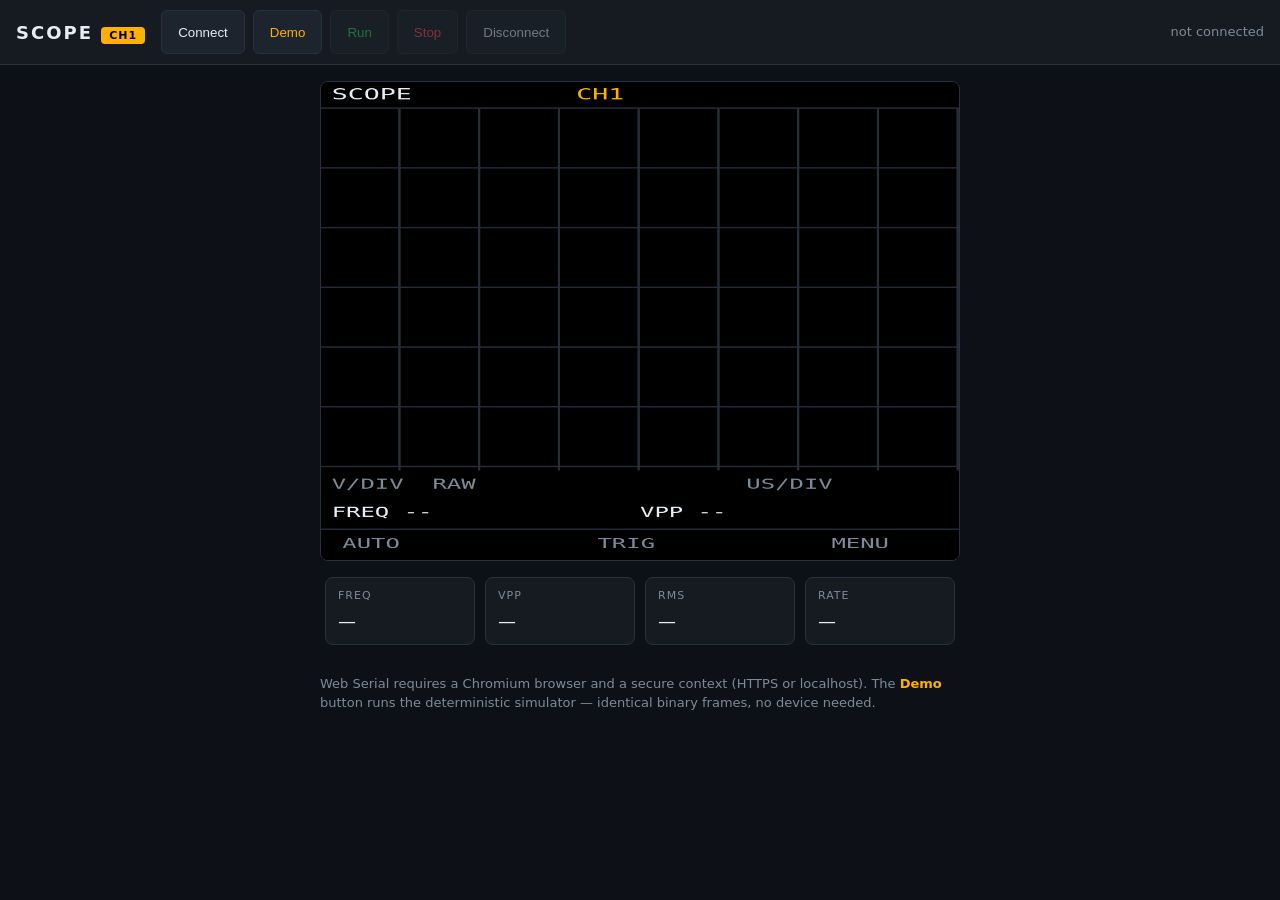
==== web/index.html @ 2eb5158a "v1 scaffold: firmware (ADC/DMA+trigger+ST7789+COBS/CRC protocol), web Serial UI + demo simulator, ho" ====
<!DOCTYPE html>
<html lang="en">
<head>
  <meta charset="UTF-8">
  <meta name="viewport" content="width=device-width, initial-scale=1">
  <title>Pico Scope Display UI</title>
  <!-- GitHub Pages friendly: all paths relative (supports /repo/ subpaths) -->
  <link rel="stylesheet" href="css/scope.css">
</head>
<body>
  <header class="topbar">
    <h1>SCOPE <span class="badge ch1">CH1</span></h1>
    <div class="actions">
      <button id="btn-connect" type="button">Connect</button>
      <button id="btn-demo" type="button">Demo</button>
      <button id="btn-run" type="button" disabled>Run</button>
      <button id="btn-stop" type="button" disabled>Stop</button>
      <button id="btn-disconnect" type="button" disabled>Disconnect</button>
    </div>
    <div id="status" class="status" aria-live="polite">not connected</div>
  </header>

  <main>
    <canvas id="scope-canvas" width="640" height="480"
            aria-label="Oscilloscope waveform display"></canvas>
    <section class="readouts" aria-label="Measurements">
      <div class="tile"><span class="tile-label">FREQ</span>
        <span id="m-freq" class="tile-value">—</span></div>
      <div class="tile"><span class="tile-label">VPP</span>
        <span id="m-vpp" class="tile-value">—</span></div>
      <div class="tile"><span class="tile-label">RMS</span>
        <span id="m-rms" class="tile-value">—</span></div>
      <div class="tile"><span class="tile-label">RATE</span>
        <span id="m-rate" class="tile-value">—</span></div>
    </section>
    <p class="note">
      Web Serial requires a Chromium browser and a secure context (HTTPS
      or localhost). The <b>Demo</b> button runs the deterministic
      simulator — identical binary frames, no device needed.
    </p>
  </main>

  <!--
    Plain (non-module) scripts for maximum hosting compatibility.
    Load order matters: protocol -> serial -> plot -> app.
  -->
  <script src="js/protocol.js"></script>
  <script src="js/serial.js"></script>
  <script src="js/plot.js"></script>
  <script src="js/app.js"></script>
</body>
</html>
---- web/css/scope.css ----
/* Pico Scope Display UI — minimal dark scope look (240x320 concept) */

:root {
  --bg: #0d1117;
  --panel: #161b22;
  --grid: #26323f;
  --trace: #c9e94f;
  --amber: #ffb000;
  --green: #38d95b;
  --dim: #7d8b99;
  --text: #e6edf3;
  --err: #ff5252;
  --accent: #4f8cff;
}

* { box-sizing: border-box; }

body {
  margin: 0;
  background: var(--bg);
  color: var(--text);
  font: 15px/1.5 system-ui, sans-serif;
}

.topbar {
  display: flex;
  align-items: center;
  gap: 16px;
  padding: 10px 16px;
  background: var(--panel);
  border-bottom: 1px solid var(--grid);
}

.topbar h1 {
  margin: 0;
  font-size: 18px;
  letter-spacing: 2px;
}

.badge {
  font-size: 11px;
  letter-spacing: 1px;
  padding: 2px 8px;
  border-radius: 4px;
}
.badge.ch1 { color: #000; background: var(--amber); }

.actions { display: flex; gap: 8px; flex-wrap: wrap; }

button {
  min-height: 44px;            /* touch-target-size */
  padding: 0 16px;
  border: 1px solid var(--grid);
  border-radius: 6px;
  background: #1d242e;
  color: var(--text);
  cursor: pointer;
  transition: background-color 0.2s;
}
button:hover:not(:disabled) { background: #26303d; }
button:disabled { opacity: 0.45; cursor: not-allowed; }
button:focus-visible { outline: 2px solid var(--accent); outline-offset: 2px; }

#btn-run   { color: var(--green); }
#btn-stop  { color: var(--err); }
#btn-demo  { color: var(--amber); }

.status {
  margin-left: auto;
  font-size: 13px;
  color: var(--dim);
}
.status.ok   { color: var(--green); }
.status.warn { color: var(--amber); }
.status.err  { color: var(--err); }

main { padding: 16px; display: grid; gap: 16px; justify-items: center; }

#scope-canvas {
  width: min(640px, 96vw);
  aspect-ratio: 4 / 3;
  background: #000;
  border: 1px solid var(--grid);
  border-radius: 8px;
}

.readouts {
  display: grid;
  grid-template-columns: repeat(4, minmax(110px, 150px));
  gap: 10px;
}
@media (max-width: 520px) { .readouts { grid-template-columns: repeat(2, 1fr); } }

.tile {
  background: var(--panel);
  border: 1px solid var(--grid);
  border-radius: 8px;
  padding: 10px 12px;
  display: grid;
  gap: 2px;
}
.tile-label { font-size: 11px; letter-spacing: 1px; color: var(--dim); }
.tile-value { font-size: 18px; font-variant-numeric: tabular-nums; }

.note { color: var(--dim); font-size: 13px; max-width: 640px; }
.note b { color: var(--amber); }
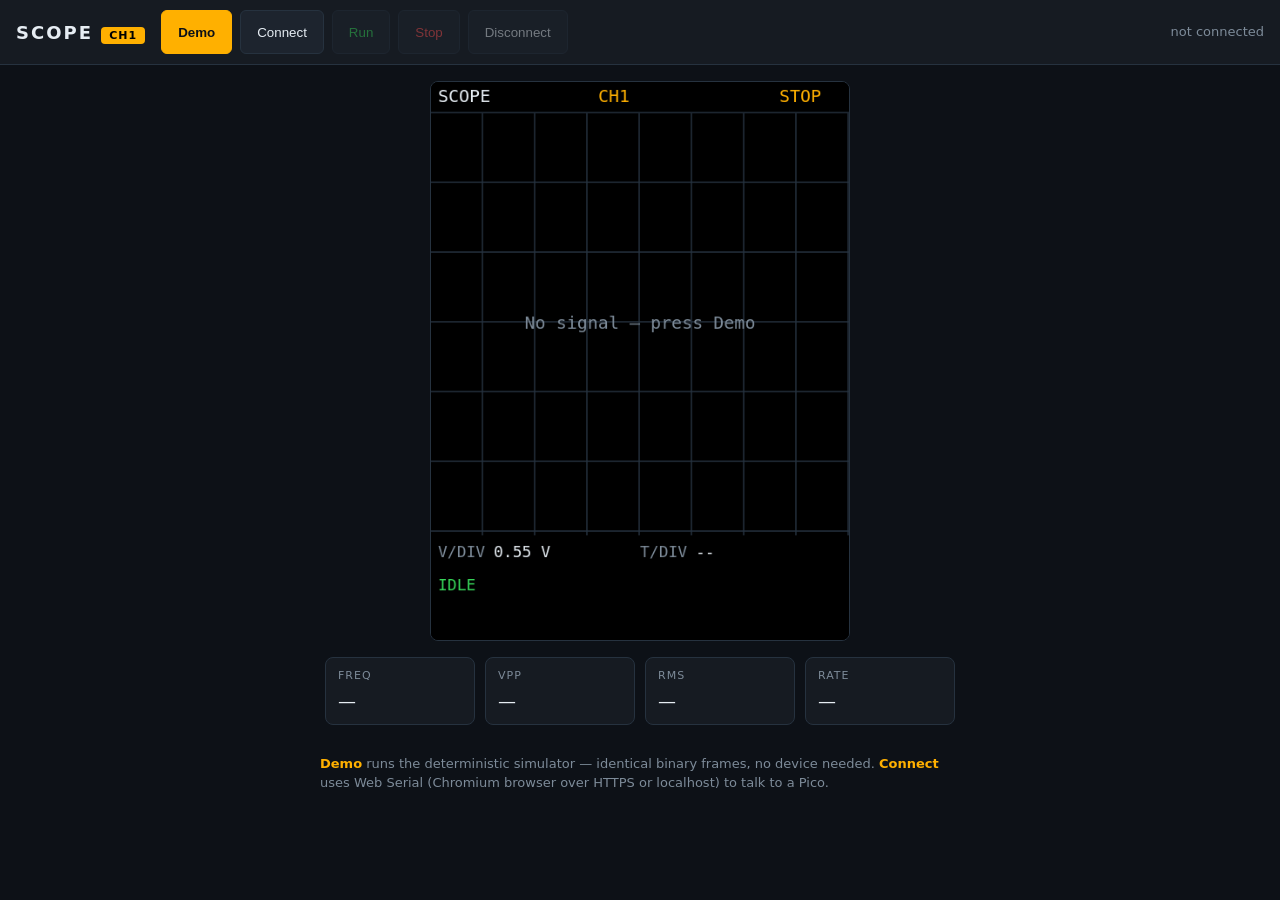
==== commit 07d0928b: "web ui: fix demo transport race, undistort portrait canvas, real RUN/STOP state - register response " ====
--- a/web/index.html
+++ b/web/index.html
@@ -3,6 +3,9 @@
 <head>
   <meta charset="UTF-8">
   <meta name="viewport" content="width=device-width, initial-scale=1">
+  <meta name="color-scheme" content="dark">
+  <meta name="theme-color" content="#0d1117">
+  <meta name="description" content="Web UI for the RP2040 single-shot oscilloscope: Web Serial or a built-in demo simulator.">
   <title>Pico Scope Display UI</title>
   <!-- GitHub Pages friendly: all paths relative (supports /repo/ subpaths) -->
   <link rel="stylesheet" href="css/scope.css">
@@ -11,18 +14,27 @@
   <header class="topbar">
     <h1>SCOPE <span class="badge ch1">CH1</span></h1>
     <div class="actions">
-      <button id="btn-connect" type="button">Connect</button>
-      <button id="btn-demo" type="button">Demo</button>
-      <button id="btn-run" type="button" disabled>Run</button>
-      <button id="btn-stop" type="button" disabled>Stop</button>
-      <button id="btn-disconnect" type="button" disabled>Disconnect</button>
+      <button id="btn-demo" type="button" class="primary"
+              title="Run the built-in simulator — no hardware needed">
+        Demo</button>
+      <button id="btn-connect" type="button"
+              title="Connect to a Pico over Web Serial (Chrome, HTTPS)">
+        Connect</button>
+      <button id="btn-run" type="button" disabled
+              title="Start capturing">Run</button>
+      <button id="btn-stop" type="button" disabled
+              title="Stop capturing">Stop</button>
+      <button id="btn-disconnect" type="button" disabled
+              title="Close the connection">Disconnect</button>
     </div>
     <div id="status" class="status" aria-live="polite">not connected</div>
   </header>
 
   <main>
-    <canvas id="scope-canvas" width="640" height="480"
-            aria-label="Oscilloscope waveform display"></canvas>
+    <canvas id="scope-canvas" width="240" height="320" role="img"
+            aria-label="Oscilloscope waveform display, portrait 240 by 320">
+      Waveform display. Press Demo to see a simulated signal.
+    </canvas>
     <section class="readouts" aria-label="Measurements">
       <div class="tile"><span class="tile-label">FREQ</span>
         <span id="m-freq" class="tile-value">—</span></div>
@@ -33,10 +45,11 @@
       <div class="tile"><span class="tile-label">RATE</span>
         <span id="m-rate" class="tile-value">—</span></div>
     </section>
+    <p id="sr-measurements" class="visually-hidden" aria-live="polite"></p>
     <p class="note">
-      Web Serial requires a Chromium browser and a secure context (HTTPS
-      or localhost). The <b>Demo</b> button runs the deterministic
-      simulator — identical binary frames, no device needed.
+      <b>Demo</b> runs the deterministic simulator — identical binary frames,
+      no device needed. <b>Connect</b> uses Web Serial (Chromium browser over
+      HTTPS or localhost) to talk to a Pico.
     </p>
   </main>
 
--- a/web/css/scope.css
+++ b/web/css/scope.css
@@ -26,6 +26,7 @@
   display: flex;
   align-items: center;
   gap: 16px;
+  flex-wrap: wrap;
   padding: 10px 16px;
   background: var(--panel);
   border-bottom: 1px solid var(--grid);
@@ -61,14 +62,22 @@
 button:disabled { opacity: 0.45; cursor: not-allowed; }
 button:focus-visible { outline: 2px solid var(--accent); outline-offset: 2px; }
 
+button.primary {
+  background: var(--amber);
+  border-color: var(--amber);
+  color: #0d1117;
+  font-weight: 600;
+}
+button.primary:hover:not(:disabled) { background: #ffc233; }
+
 #btn-run   { color: var(--green); }
 #btn-stop  { color: var(--err); }
-#btn-demo  { color: var(--amber); }
 
 .status {
   margin-left: auto;
   font-size: 13px;
   color: var(--dim);
+  overflow-wrap: anywhere;
 }
 .status.ok   { color: var(--green); }
 .status.warn { color: var(--amber); }
@@ -77,8 +86,9 @@
 main { padding: 16px; display: grid; gap: 16px; justify-items: center; }
 
 #scope-canvas {
-  width: min(640px, 96vw);
-  aspect-ratio: 4 / 3;
+  height: min(560px, 70vh);
+  width: auto;
+  aspect-ratio: 240 / 320;      /* portrait instrument face, matches LCD */
   background: #000;
   border: 1px solid var(--grid);
   border-radius: 8px;
@@ -104,3 +114,14 @@
 
 .note { color: var(--dim); font-size: 13px; max-width: 640px; }
 .note b { color: var(--amber); }
+
+/* Announce measurements to assistive tech without 30 fps chatter. */
+.visually-hidden {
+  position: absolute;
+  width: 1px; height: 1px;
+  margin: -1px; padding: 0;
+  overflow: hidden;
+  clip: rect(0 0 0 0);
+  white-space: nowrap;
+  border: 0;
+}
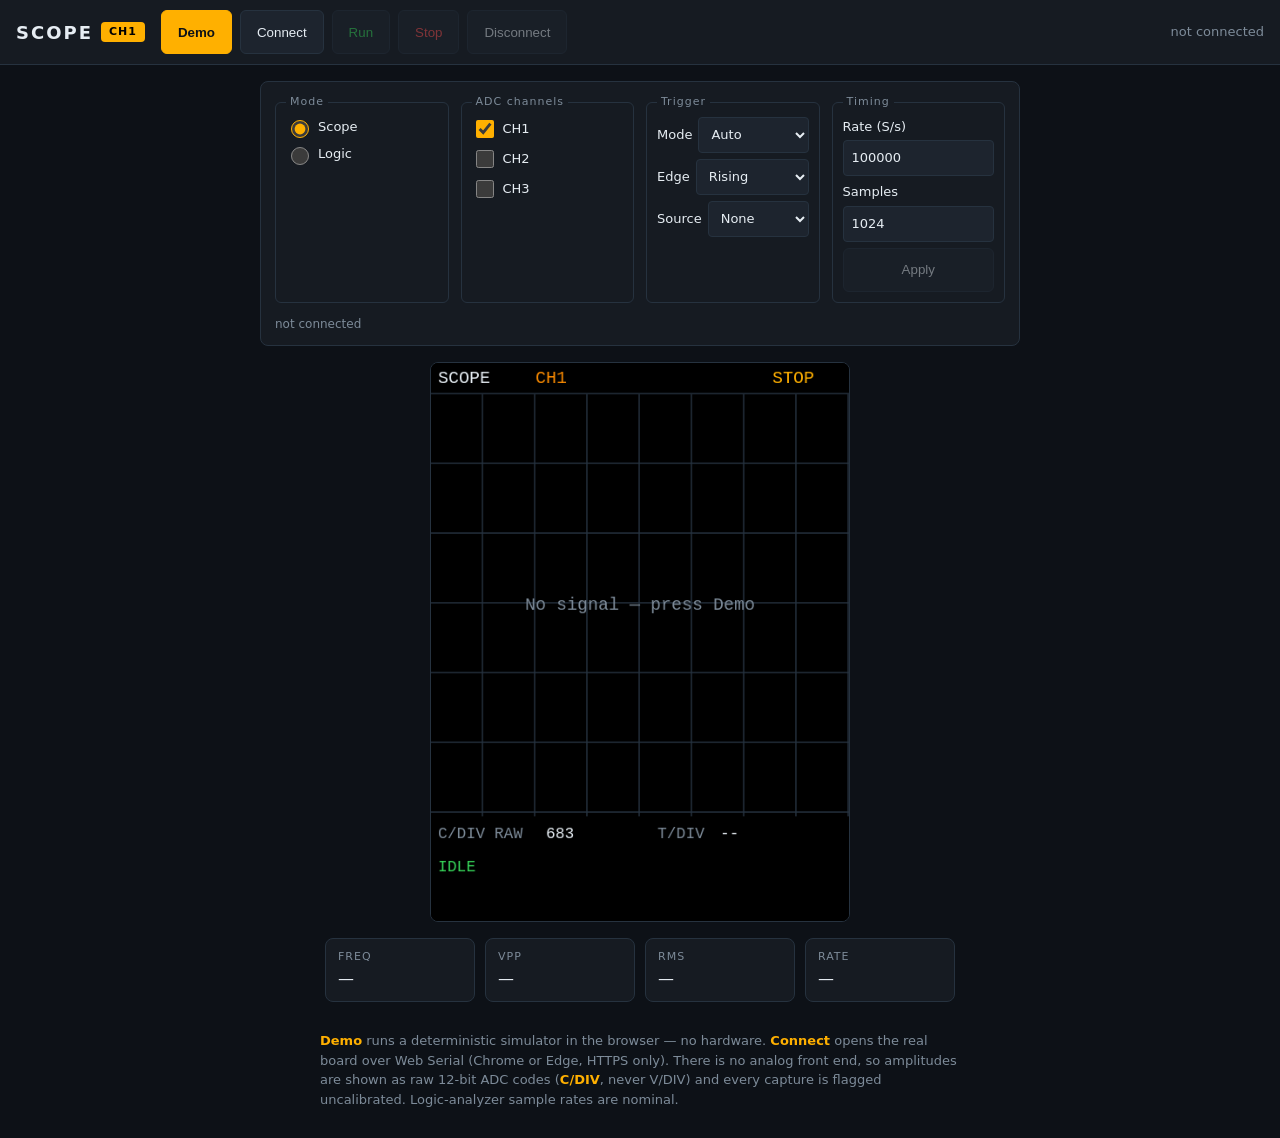
==== commit 49ce70c6: "v2: three ADC channels, 8-channel logic analyzer, protocol v2 Adds a second capture engine alongside" ====
--- a/web/index.html
+++ b/web/index.html
@@ -1,62 +1,119 @@
 <!DOCTYPE html>
 <html lang="en">
 <head>
-  <meta charset="UTF-8">
+  <meta charset="utf-8">
   <meta name="viewport" content="width=device-width, initial-scale=1">
   <meta name="color-scheme" content="dark">
   <meta name="theme-color" content="#0d1117">
-  <meta name="description" content="Web UI for the RP2040 single-shot oscilloscope: Web Serial or a built-in demo simulator.">
+  <meta name="description" content="Browser UI for the Pico Scope Display UI firmware: a 3-channel ADC oscilloscope and an 8-channel logic analyzer over Web Serial, with a built-in simulator.">
   <title>Pico Scope Display UI</title>
-  <!-- GitHub Pages friendly: all paths relative (supports /repo/ subpaths) -->
   <link rel="stylesheet" href="css/scope.css">
 </head>
-<body>
+<body data-mode="scope">
+  <a class="skip-link" href="#scope-canvas">Skip to display</a>
+
   <header class="topbar">
-    <h1>SCOPE <span class="badge ch1">CH1</span></h1>
+    <h1>
+      <span id="hdr-mode">SCOPE</span>
+      <span id="hdr-badges" class="badges"></span>
+    </h1>
     <div class="actions">
-      <button id="btn-demo" type="button" class="primary"
-              title="Run the built-in simulator — no hardware needed">
-        Demo</button>
+      <button id="btn-demo" class="primary" type="button"
+              title="Run the built-in simulator — no hardware needed">Demo</button>
       <button id="btn-connect" type="button"
-              title="Connect to a Pico over Web Serial (Chrome, HTTPS)">
-        Connect</button>
-      <button id="btn-run" type="button" disabled
-              title="Start capturing">Run</button>
-      <button id="btn-stop" type="button" disabled
-              title="Stop capturing">Stop</button>
-      <button id="btn-disconnect" type="button" disabled
-              title="Close the connection">Disconnect</button>
+              title="Connect to a Pico over Web Serial (Chrome, HTTPS)">Connect</button>
+      <button id="btn-run" type="button" disabled>Run</button>
+      <button id="btn-stop" type="button" disabled>Stop</button>
+      <button id="btn-disconnect" type="button" disabled>Disconnect</button>
     </div>
     <div id="status" class="status" aria-live="polite">not connected</div>
   </header>
 
   <main>
+    <section class="config" aria-label="Capture settings">
+      <fieldset class="ctl">
+        <legend>Mode</legend>
+        <label><input type="radio" id="mode-scope" name="mode" value="scope" checked> Scope</label>
+        <label><input type="radio" id="mode-logic" name="mode" value="logic"> Logic</label>
+      </fieldset>
+
+      <fieldset class="ctl" id="ctl-channels">
+        <legend>ADC channels</legend>
+        <label><input type="checkbox" id="ch1" checked> CH1</label>
+        <label><input type="checkbox" id="ch2"> CH2</label>
+        <label><input type="checkbox" id="ch3"> CH3</label>
+      </fieldset>
+
+      <fieldset class="ctl">
+        <legend>Trigger</legend>
+        <label>Mode
+          <select id="trig-mode">
+            <option value="auto" selected>Auto</option>
+            <option value="normal">Normal</option>
+          </select>
+        </label>
+        <label>Edge
+          <select id="trig-edge">
+            <option value="rising" selected>Rising</option>
+            <option value="falling">Falling</option>
+          </select>
+        </label>
+        <label>Source
+          <select id="trig-channel"></select>
+        </label>
+      </fieldset>
+
+      <fieldset class="ctl" id="ctl-timing">
+        <legend>Timing</legend>
+        <label>Rate (S/s)
+          <input type="number" id="cfg-rate" min="1000" max="500000"
+                 step="1000" value="100000">
+        </label>
+        <label>Samples
+          <input type="number" id="cfg-count" min="64" max="2048"
+                 step="64" value="1024">
+        </label>
+        <button id="btn-apply" type="button" disabled>Apply</button>
+      </fieldset>
+
+      <p id="caps-line" class="caps">not connected</p>
+    </section>
+
     <canvas id="scope-canvas" width="240" height="320" role="img"
-            aria-label="Oscilloscope waveform display, portrait 240 by 320">
-      Waveform display. Press Demo to see a simulated signal.
+            aria-label="Capture display: up to three oscilloscope traces, or eight stacked logic lanes, portrait 240 by 320">
+      Capture display. Measurements are listed below.
     </canvas>
+
     <section class="readouts" aria-label="Measurements">
-      <div class="tile"><span class="tile-label">FREQ</span>
-        <span id="m-freq" class="tile-value">—</span></div>
-      <div class="tile"><span class="tile-label">VPP</span>
-        <span id="m-vpp" class="tile-value">—</span></div>
-      <div class="tile"><span class="tile-label">RMS</span>
-        <span id="m-rms" class="tile-value">—</span></div>
-      <div class="tile"><span class="tile-label">RATE</span>
-        <span id="m-rate" class="tile-value">—</span></div>
+      <div class="tile">
+        <span class="tile-label" id="tile-label-1">FREQ</span>
+        <span id="m-freq" class="tile-value">—</span>
+      </div>
+      <div class="tile">
+        <span class="tile-label" id="tile-label-2">VPP</span>
+        <span id="m-vpp" class="tile-value">—</span>
+      </div>
+      <div class="tile">
+        <span class="tile-label" id="tile-label-3">RMS</span>
+        <span id="m-rms" class="tile-value">—</span>
+      </div>
+      <div class="tile">
+        <span class="tile-label" id="tile-label-4">RATE</span>
+        <span id="m-rate" class="tile-value">—</span>
+      </div>
     </section>
+
     <p id="sr-measurements" class="visually-hidden" aria-live="polite"></p>
+
     <p class="note">
-      <b>Demo</b> runs the deterministic simulator — identical binary frames,
-      no device needed. <b>Connect</b> uses Web Serial (Chromium browser over
-      HTTPS or localhost) to talk to a Pico.
+      <b>Demo</b> runs a deterministic simulator in the browser — no hardware.
+      <b>Connect</b> opens the real board over Web Serial (Chrome or Edge, HTTPS only).
+      There is no analog front end, so amplitudes are shown as raw 12-bit ADC codes
+      (<b>C/DIV</b>, never V/DIV) and every capture is flagged uncalibrated.
+      Logic-analyzer sample rates are nominal.
     </p>
   </main>
 
-  <!--
-    Plain (non-module) scripts for maximum hosting compatibility.
-    Load order matters: protocol -> serial -> plot -> app.
-  -->
   <script src="js/protocol.js"></script>
   <script src="js/serial.js"></script>
   <script src="js/plot.js"></script>
--- a/web/css/scope.css
+++ b/web/css/scope.css
@@ -110,7 +110,11 @@
   gap: 2px;
 }
 .tile-label { font-size: 11px; letter-spacing: 1px; color: var(--dim); }
-.tile-value { font-size: 18px; font-variant-numeric: tabular-nums; }
+.tile-value {
+  font-size: 16px;
+  font-variant-numeric: tabular-nums;
+  overflow-wrap: anywhere;
+}
 
 .note { color: var(--dim); font-size: 13px; max-width: 640px; }
 .note b { color: var(--amber); }
@@ -125,3 +129,96 @@
   white-space: nowrap;
   border: 0;
 }
+
+/* ------------------------------------------------------------------ */
+/* v2 additions: mode switch, ADC channels, trigger source, timing     */
+/* ------------------------------------------------------------------ */
+
+.skip-link {
+  position: absolute;
+  left: -9999px;
+  top: 0;
+  z-index: 10;
+  background: var(--amber);
+  color: #0d1117;
+  padding: 8px 12px;
+  border-radius: 0 0 6px 0;
+  font-size: 13px;
+}
+.skip-link:focus { left: 0; }
+
+.topbar h1 { display: flex; align-items: center; gap: 8px; }
+.badges { display: inline-flex; gap: 6px; flex-wrap: wrap; }
+.badge.ch2 { color: #0d1117; background: #00d4ff; }
+.badge.ch3 { color: #0d1117; background: #ff4fd8; }
+.badge.logic { color: #0d1117; background: var(--green); }
+
+.config {
+  display: grid;
+  grid-template-columns: repeat(auto-fit, minmax(170px, 1fr));
+  gap: 12px;
+  width: 100%;
+  max-width: 760px;
+  margin: 0 auto;
+  padding: 12px 14px;
+  background: var(--panel);
+  border: 1px solid var(--grid);
+  border-radius: 8px;
+}
+
+.ctl {
+  border: 1px solid var(--grid);
+  border-radius: 6px;
+  padding: 6px 10px 10px;
+  margin: 0;
+  display: grid;
+  gap: 6px;
+  align-content: start;
+}
+.ctl legend {
+  padding: 0 4px;
+  font-size: 11px;
+  letter-spacing: 1px;
+  color: var(--dim);
+}
+.ctl label {
+  display: flex;
+  align-items: center;
+  gap: 6px;
+  font-size: 13px;
+}
+.ctl select,
+.ctl input[type="number"] {
+  flex: 1 1 auto;
+  min-width: 0;
+  min-height: 36px;
+  padding: 6px 8px;
+  background: #1d242e;
+  color: var(--text);
+  border: 1px solid var(--grid);
+  border-radius: 4px;
+  font: inherit;
+  font-size: 13px;
+}
+.ctl input[type="checkbox"],
+.ctl input[type="radio"] {
+  width: 18px;
+  height: 18px;
+  accent-color: var(--amber);
+}
+.ctl:focus-within { border-color: var(--accent); }
+
+/* Number fields read better stacked than inline. */
+#ctl-timing label { flex-direction: column; align-items: stretch; gap: 4px; }
+#ctl-timing button { width: 100%; }
+
+/* Logic mode reuses the same ADCs, so the channel box is inert there. */
+.ctl.muted { opacity: 0.5; }
+.ctl.muted label { pointer-events: none; }
+
+.caps {
+  grid-column: 1 / -1;
+  margin: 0;
+  font-size: 12px;
+  color: var(--dim);
+}
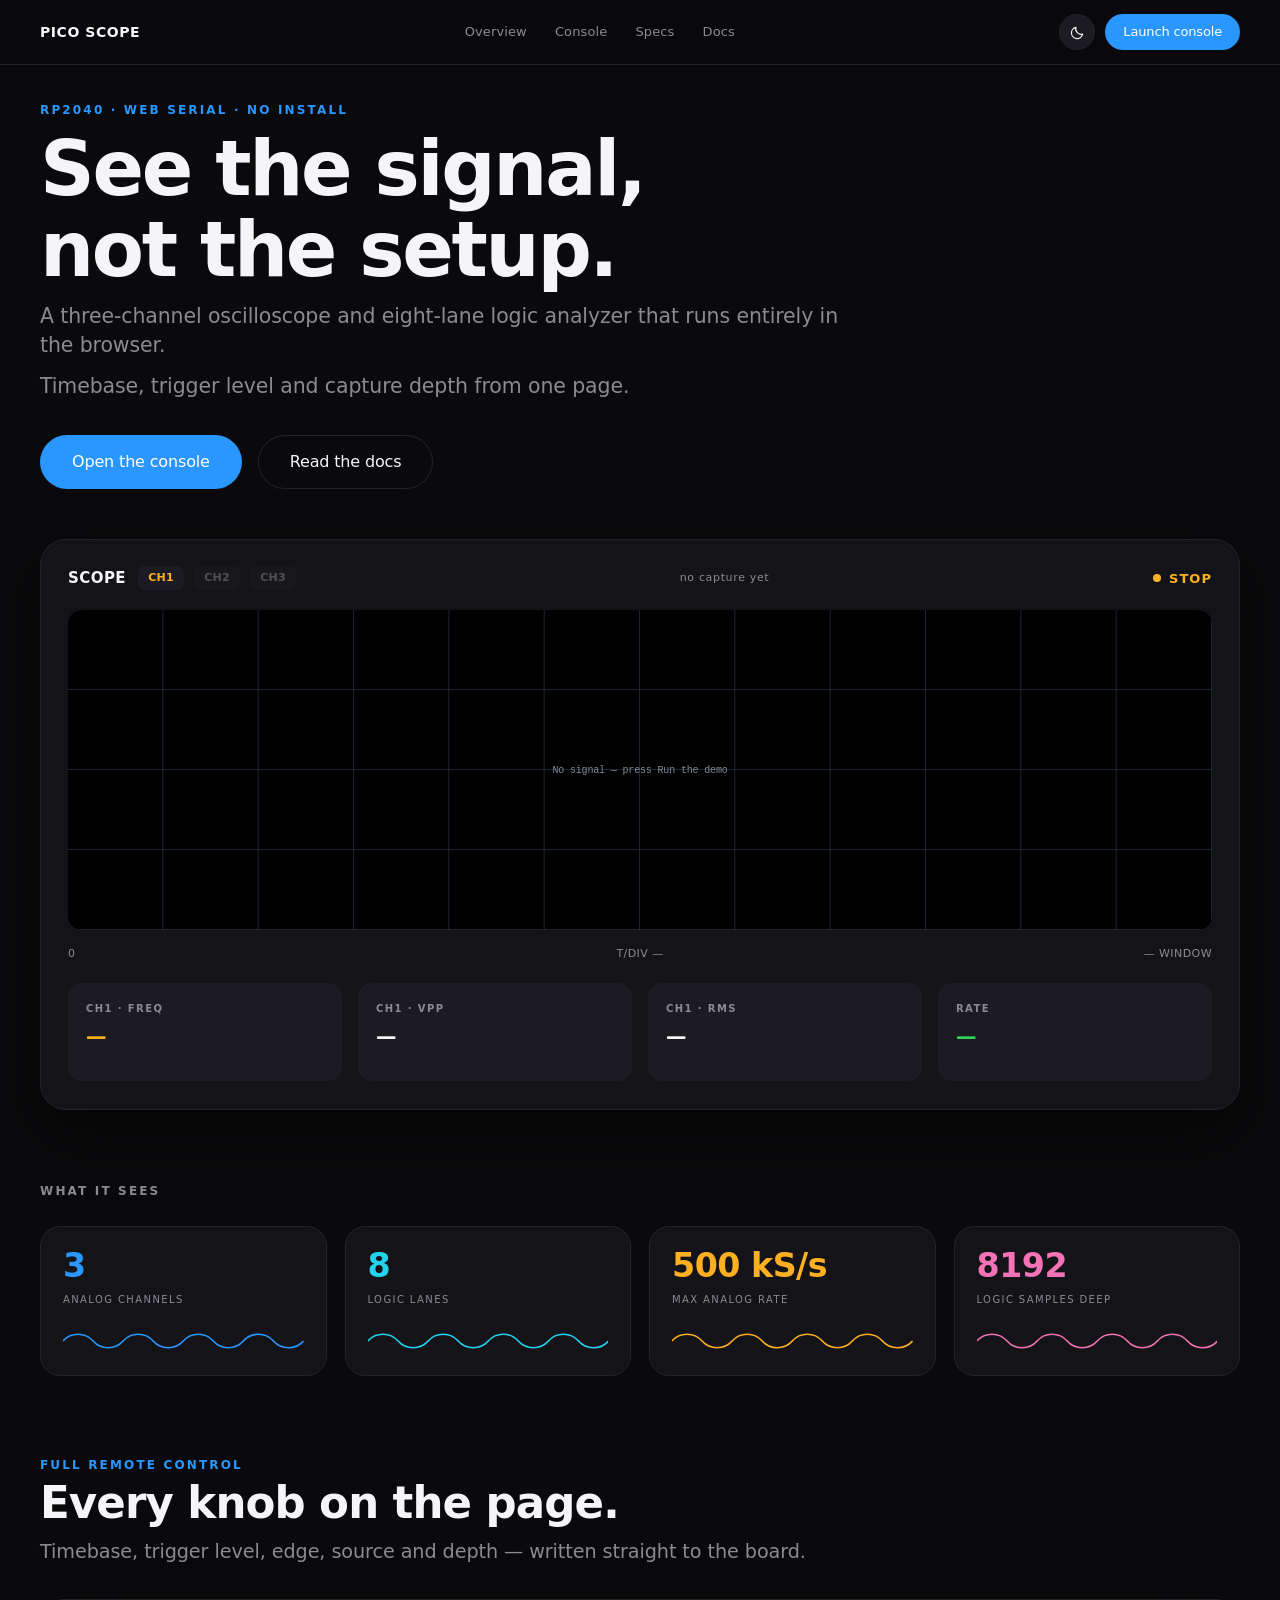
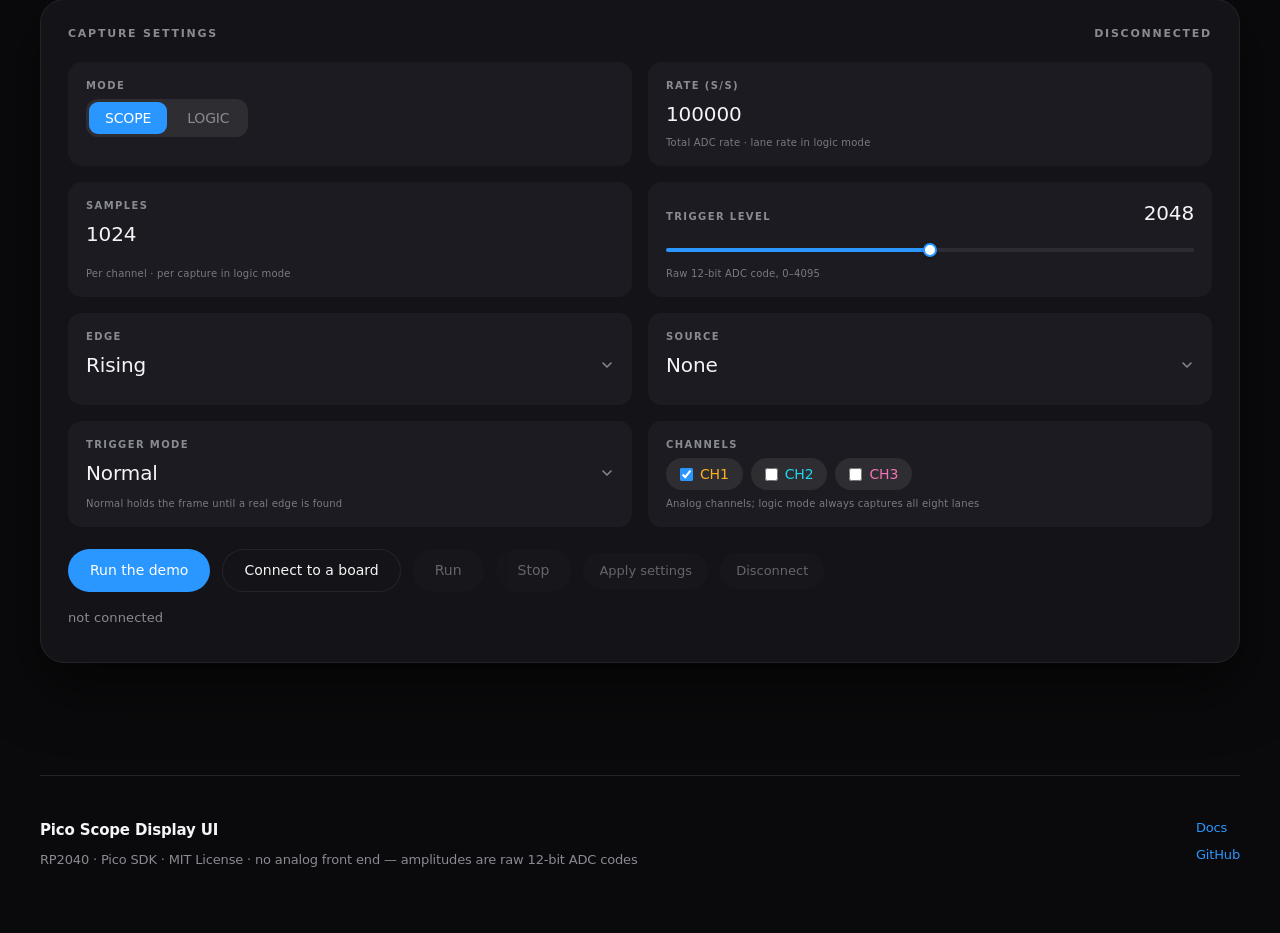
==== commit c7824ff2: "feat(web): rebuild the dashboard as a chart studio, stop the LCD refresh Website (the primary produc" ====
--- a/web/index.html
+++ b/web/index.html
@@ -1,122 +1,304 @@
 <!DOCTYPE html>
-<html lang="en">
+<html lang="en" data-theme="dark">
 <head>
-  <meta charset="utf-8">
-  <meta name="viewport" content="width=device-width, initial-scale=1">
-  <meta name="color-scheme" content="dark">
-  <meta name="theme-color" content="#0d1117">
-  <meta name="description" content="Browser UI for the Pico Scope Display UI firmware: a 3-channel ADC oscilloscope and an 8-channel logic analyzer over Web Serial, with a built-in simulator.">
-  <title>Pico Scope Display UI</title>
-  <link rel="stylesheet" href="css/scope.css">
+<meta charset="utf-8">
+<meta name="viewport" content="width=device-width, initial-scale=1">
+<title>Pico Scope — browser oscilloscope &amp; logic analyzer</title>
+<meta name="description" content="Control an RP2040 scope from the browser: three analog channels, eight logic lanes, trigger level and timing. No install, no analog front end — amplitudes are raw 12-bit ADC codes.">
+<meta name="color-scheme" content="dark light">
+<link rel="icon" href="data:image/svg+xml,%3Csvg%20xmlns='http://www.w3.org/2000/svg'%20viewBox='0%200%2032%2032'%3E%3Crect%20width='32'%20height='32'%20rx='7'%20fill='%230a0a0c'/%3E%3Cpath%20d='M4%2020c3-11%206-11%209%200s6%2011%209%200'%20fill='none'%20stroke='%232997ff'%20stroke-width='2.4'%20stroke-linecap='round'/%3E%3C/svg%3E">
+<link rel="stylesheet" href="css/scope.css">
 </head>
-<body data-mode="scope">
-  <a class="skip-link" href="#scope-canvas">Skip to display</a>
-
-  <header class="topbar">
-    <h1>
-      <span id="hdr-mode">SCOPE</span>
-      <span id="hdr-badges" class="badges"></span>
+<body>
+
+<a class="skip-link" href="#stage">Skip to the plot</a>
+
+<!-- ---------- Nav ---------- -->
+<header class="nav">
+  <div class="nav-inner">
+    <span class="wordmark">PICO SCOPE</span>
+
+    <nav class="nav-links" aria-label="Sections">
+      <a class="nav-link" href="#stage">Overview</a>
+      <a class="nav-link" href="#console">Console</a>
+      <a class="nav-link" href="#specs">Specs</a>
+      <a class="nav-link" href="https://github.com/wedsamuel1230/pico-scope-display-ui#readme">Docs</a>
+    </nav>
+
+    <div class="nav-actions">
+      <button class="theme-btn" id="btn-theme" type="button"
+              aria-label="Switch to light theme" title="Switch theme">
+        <span id="btn-theme-icon" aria-hidden="true">
+          <svg class="i-moon" width="15" height="15" viewBox="0 0 16 16" fill="none">
+            <path d="M13.4 9.7A5.8 5.8 0 0 1 6.3 2.6 6 6 0 1 0 13.4 9.7Z"
+                  stroke="currentColor" stroke-width="1.3" stroke-linejoin="round"/>
+          </svg>
+          <svg class="i-sun" width="15" height="15" viewBox="0 0 16 16" fill="none"
+               stroke="currentColor" stroke-width="1.3" stroke-linecap="round">
+            <circle cx="8" cy="8" r="3.1"/>
+            <path d="M8 1v1.6M8 13.4V15M1 8h1.6M13.4 8H15M3.1 3.1l1.1 1.1M11.8 11.8l1.1 1.1M12.9 3.1l-1.1 1.1M4.2 11.8l-1.1 1.1"/>
+          </svg>
+        </span>
+      </button>
+      <a class="pill pill--accent pill--xs" href="#console">Launch console</a>
+    </div>
+  </div>
+</header>
+
+<!-- ---------- Hero ---------- -->
+<section class="hero">
+  <div class="wrap">
+    <p class="eyebrow">RP2040 · WEB SERIAL · NO INSTALL</p>
+
+    <h1 class="hero-title">
+      <span>See the signal,</span>
+      <span>not the setup.</span>
     </h1>
-    <div class="actions">
-      <button id="btn-demo" class="primary" type="button"
-              title="Run the built-in simulator — no hardware needed">Demo</button>
-      <button id="btn-connect" type="button"
-              title="Connect to a Pico over Web Serial (Chrome, HTTPS)">Connect</button>
-      <button id="btn-run" type="button" disabled>Run</button>
-      <button id="btn-stop" type="button" disabled>Stop</button>
-      <button id="btn-disconnect" type="button" disabled>Disconnect</button>
-    </div>
-    <div id="status" class="status" aria-live="polite">not connected</div>
-  </header>
-
-  <main>
-    <section class="config" aria-label="Capture settings">
-      <fieldset class="ctl">
-        <legend>Mode</legend>
-        <label><input type="radio" id="mode-scope" name="mode" value="scope" checked> Scope</label>
-        <label><input type="radio" id="mode-logic" name="mode" value="logic"> Logic</label>
-      </fieldset>
-
-      <fieldset class="ctl" id="ctl-channels">
-        <legend>ADC channels</legend>
-        <label><input type="checkbox" id="ch1" checked> CH1</label>
-        <label><input type="checkbox" id="ch2"> CH2</label>
-        <label><input type="checkbox" id="ch3"> CH3</label>
-      </fieldset>
-
-      <fieldset class="ctl">
-        <legend>Trigger</legend>
-        <label>Mode
-          <select id="trig-mode">
-            <option value="auto" selected>Auto</option>
-            <option value="normal">Normal</option>
-          </select>
-        </label>
-        <label>Edge
-          <select id="trig-edge">
-            <option value="rising" selected>Rising</option>
+
+    <p class="hero-sub">A three-channel oscilloscope and eight-lane logic analyzer that runs entirely in the browser.</p>
+    <p class="hero-sub">Timebase, trigger level and capture depth from one page.</p>
+
+    <div class="hero-actions">
+      <a class="pill pill--accent pill--lg" href="#console">Open the console</a>
+      <a class="pill pill--ghost pill--lg"
+         href="https://github.com/wedsamuel1230/pico-scope-display-ui#readme">Read the docs</a>
+    </div>
+  </div>
+</section>
+
+<main class="sheet">
+
+  <!-- ---------- The plot card ---------- -->
+  <section class="section section--stage" id="stage">
+    <h2 class="visually-hidden">Live capture</h2>
+
+    <div class="plot-card">
+
+      <div class="plot-head">
+        <div class="plot-brand">
+          <span class="plot-mode" id="hdr-mode">SCOPE</span>
+          <span class="chips" id="hdr-badges"></span>
+        </div>
+
+        <p class="plot-meta" id="plot-meta">no capture yet</p>
+
+        <p class="plot-run" id="plot-run">
+          <span class="plot-dot" aria-hidden="true"></span>
+          <span id="plot-run-text">STOP</span>
+        </p>
+      </div>
+
+      <div class="plot-scroll">
+        <canvas class="plot-canvas" id="scope-canvas" width="1144" height="320" role="img"
+                aria-label="Live capture plot: up to three analog channels over a twelve-division time base, or eight stacked logic lanes. Amplitudes are raw 12-bit ADC codes, listed beneath the plot."></canvas>
+      </div>
+
+      <div class="plot-axis">
+        <span class="axis-origin">0</span>
+        <span class="axis-tdiv" id="plot-tdiv">T/DIV —</span>
+        <span class="axis-window" id="plot-window">— WINDOW</span>
+      </div>
+
+      <div class="plot-tiles">
+        <div class="cell cell--tile" data-tone="amber">
+          <span class="cell-label" id="tile-label-1">CH1 · FREQ</span>
+          <span class="cell-value" id="m-freq">—</span>
+        </div>
+        <div class="cell cell--tile" data-tone="ink">
+          <span class="cell-label" id="tile-label-2">CH1 · VPP</span>
+          <span class="cell-value" id="m-vpp">—</span>
+        </div>
+        <div class="cell cell--tile" data-tone="ink">
+          <span class="cell-label" id="tile-label-3">CH1 · RMS</span>
+          <span class="cell-value" id="m-rms">—</span>
+        </div>
+        <div class="cell cell--tile" data-tone="green">
+          <span class="cell-label" id="tile-label-4">RATE</span>
+          <span class="cell-value" id="m-rate">—</span>
+        </div>
+      </div>
+
+    </div>
+  </section>
+
+  <!-- ---------- Metrics ---------- -->
+  <section class="section section--metrics" id="specs">
+    <h2 class="visually-hidden">By the numbers</h2>
+    <p class="eyebrow eyebrow--sub">WHAT IT SEES</p>
+
+    <div class="metrics">
+      <div class="metric">
+        <span class="metric-value tone-accent">3</span>
+        <span class="metric-label">ANALOG CHANNELS</span>
+        <svg class="spark tone-accent" viewBox="0 0 240 24" preserveAspectRatio="none" aria-hidden="true">
+          <path d="M0 12 C 8 3 22 3 30 12 S 52 21 60 12 S 82 3 90 12 S 112 21 120 12 S 142 3 150 12 S 172 21 180 12 S 202 3 210 12 S 232 21 240 12"
+                fill="none" stroke="currentColor" stroke-width="1.6"/>
+        </svg>
+      </div>
+
+      <div class="metric">
+        <span class="metric-value tone-cyan">8</span>
+        <span class="metric-label">LOGIC LANES</span>
+        <svg class="spark tone-cyan" viewBox="0 0 240 24" preserveAspectRatio="none" aria-hidden="true">
+          <path d="M0 12 C 8 3 22 3 30 12 S 52 21 60 12 S 82 3 90 12 S 112 21 120 12 S 142 3 150 12 S 172 21 180 12 S 202 3 210 12 S 232 21 240 12"
+                fill="none" stroke="currentColor" stroke-width="1.6"/>
+        </svg>
+      </div>
+
+      <div class="metric">
+        <span class="metric-value tone-amber">500 kS/s</span>
+        <span class="metric-label">MAX ANALOG RATE</span>
+        <svg class="spark tone-amber" viewBox="0 0 240 24" preserveAspectRatio="none" aria-hidden="true">
+          <path d="M0 12 C 8 3 22 3 30 12 S 52 21 60 12 S 82 3 90 12 S 112 21 120 12 S 142 3 150 12 S 172 21 180 12 S 202 3 210 12 S 232 21 240 12"
+                fill="none" stroke="currentColor" stroke-width="1.6"/>
+        </svg>
+      </div>
+
+      <div class="metric">
+        <span class="metric-value tone-magenta">8192</span>
+        <span class="metric-label">LOGIC SAMPLES DEEP</span>
+        <svg class="spark tone-magenta" viewBox="0 0 240 24" preserveAspectRatio="none" aria-hidden="true">
+          <path d="M0 12 C 8 3 22 3 30 12 S 52 21 60 12 S 82 3 90 12 S 112 21 120 12 S 142 3 150 12 S 172 21 180 12 S 202 3 210 12 S 232 21 240 12"
+                fill="none" stroke="currentColor" stroke-width="1.6"/>
+        </svg>
+      </div>
+    </div>
+  </section>
+
+  <!-- ---------- Controls ---------- -->
+  <section class="section section--console" id="console">
+    <p class="eyebrow">FULL REMOTE CONTROL</p>
+    <h2 class="h2">Every knob on the page.</h2>
+    <p class="section-sub">Timebase, trigger level, edge, source and depth — written straight to the board.</p>
+
+    <form class="panel" id="ctl-panel" onsubmit="return false" aria-labelledby="panel-title">
+
+      <div class="panel-head">
+        <h3 class="panel-title" id="panel-title">CAPTURE SETTINGS</h3>
+        <span class="panel-state" id="panel-state">DISCONNECTED</span>
+      </div>
+
+      <div class="cells">
+        <div class="cell">
+          <span class="cell-label" id="lbl-mode">MODE</span>
+          <div class="seg" role="radiogroup" aria-labelledby="lbl-mode">
+            <label class="seg-item">
+              <input type="radio" name="mode" id="mode-scope" value="scope" checked>
+              <span>SCOPE</span>
+            </label>
+            <label class="seg-item">
+              <input type="radio" name="mode" id="mode-logic" value="logic">
+              <span>LOGIC</span>
+            </label>
+          </div>
+        </div>
+
+        <div class="cell">
+          <label class="cell-label" for="cfg-rate">RATE (S/s)</label>
+          <input class="cell-input" type="number" id="cfg-rate" min="1000" max="500000"
+                 step="1000" inputmode="numeric" aria-describedby="rate-note">
+          <p class="cell-note" id="rate-note">Total ADC rate · lane rate in logic mode</p>
+        </div>
+
+        <div class="cell">
+          <label class="cell-label" for="cfg-count">SAMPLES</label>
+          <input class="cell-input" type="number" id="cfg-count" min="64" max="2048"
+                 step="1" inputmode="numeric" aria-describedby="count-note">
+          <p class="cell-note" id="count-note">Per channel · per capture in logic mode</p>
+        </div>
+
+        <div class="cell" id="cell-trig-level">
+          <div class="cell-row">
+            <label class="cell-label" for="cfg-trig-level">TRIGGER LEVEL</label>
+            <output class="cell-output" id="trig-level-out" for="cfg-trig-level">2048</output>
+          </div>
+          <input class="range" type="range" id="cfg-trig-level" min="0" max="4095" step="1"
+                 value="2048" aria-describedby="trig-level-note">
+          <p class="cell-note" id="trig-level-note">Raw 12-bit ADC code, 0–4095</p>
+          <p class="visually-hidden" id="trig-level-na">Ignored in logic mode: the source lane triggers on edges.</p>
+        </div>
+
+        <div class="cell">
+          <label class="cell-label" for="trig-edge">EDGE</label>
+          <select class="cell-input" id="trig-edge">
+            <option value="rising">Rising</option>
             <option value="falling">Falling</option>
           </select>
-        </label>
-        <label>Source
-          <select id="trig-channel"></select>
-        </label>
-      </fieldset>
-
-      <fieldset class="ctl" id="ctl-timing">
-        <legend>Timing</legend>
-        <label>Rate (S/s)
-          <input type="number" id="cfg-rate" min="1000" max="500000"
-                 step="1000" value="100000">
-        </label>
-        <label>Samples
-          <input type="number" id="cfg-count" min="64" max="2048"
-                 step="64" value="1024">
-        </label>
-        <button id="btn-apply" type="button" disabled>Apply</button>
-      </fieldset>
-
-      <p id="caps-line" class="caps">not connected</p>
-    </section>
-
-    <canvas id="scope-canvas" width="240" height="320" role="img"
-            aria-label="Capture display: up to three oscilloscope traces, or eight stacked logic lanes, portrait 240 by 320">
-      Capture display. Measurements are listed below.
-    </canvas>
-
-    <section class="readouts" aria-label="Measurements">
-      <div class="tile">
-        <span class="tile-label" id="tile-label-1">FREQ</span>
-        <span id="m-freq" class="tile-value">—</span>
-      </div>
-      <div class="tile">
-        <span class="tile-label" id="tile-label-2">VPP</span>
-        <span id="m-vpp" class="tile-value">—</span>
-      </div>
-      <div class="tile">
-        <span class="tile-label" id="tile-label-3">RMS</span>
-        <span id="m-rms" class="tile-value">—</span>
-      </div>
-      <div class="tile">
-        <span class="tile-label" id="tile-label-4">RATE</span>
-        <span id="m-rate" class="tile-value">—</span>
-      </div>
-    </section>
-
-    <p id="sr-measurements" class="visually-hidden" aria-live="polite"></p>
-
-    <p class="note">
-      <b>Demo</b> runs a deterministic simulator in the browser — no hardware.
-      <b>Connect</b> opens the real board over Web Serial (Chrome or Edge, HTTPS only).
-      There is no analog front end, so amplitudes are shown as raw 12-bit ADC codes
-      (<b>C/DIV</b>, never V/DIV) and every capture is flagged uncalibrated.
-      Logic-analyzer sample rates are nominal.
-    </p>
-  </main>
-
-  <script src="js/protocol.js"></script>
-  <script src="js/serial.js"></script>
-  <script src="js/plot.js"></script>
-  <script src="js/app.js"></script>
+        </div>
+
+        <div class="cell">
+          <label class="cell-label" for="trig-channel">SOURCE</label>
+          <select class="cell-input" id="trig-channel"></select>
+        </div>
+      </div>
+
+      <div class="cells">
+        <div class="cell">
+          <label class="cell-label" for="trig-mode">TRIGGER MODE</label>
+          <select class="cell-input" id="trig-mode">
+            <option value="auto">Auto</option>
+            <option value="normal" selected>Normal</option>
+          </select>
+          <p class="cell-note">Normal holds the frame until a real edge is found</p>
+        </div>
+
+        <div class="cell" id="ctl-channels">
+          <span class="cell-label" id="lbl-channels">CHANNELS</span>
+          <div class="choices" role="group" aria-labelledby="lbl-channels">
+            <label class="choice ch1">
+              <input type="checkbox" id="ch1" checked>
+              <span>CH1</span>
+            </label>
+            <label class="choice ch2">
+              <input type="checkbox" id="ch2">
+              <span>CH2</span>
+            </label>
+            <label class="choice ch3">
+              <input type="checkbox" id="ch3">
+              <span>CH3</span>
+            </label>
+          </div>
+          <p class="cell-note">Analog channels; logic mode always captures all eight lanes</p>
+        </div>
+      </div>
+
+      <div class="panel-actions">
+        <button class="pill pill--accent" type="button" id="btn-demo">Run the demo</button>
+        <button class="pill pill--ghost" type="button" id="btn-connect">Connect to a board</button>
+        <button class="pill" type="button" id="btn-run" disabled>Run</button>
+        <button class="pill" type="button" id="btn-stop" disabled>Stop</button>
+        <button class="pill pill--sm" type="button" id="btn-apply" disabled>Apply settings</button>
+        <button class="pill pill--sm" type="button" id="btn-disconnect" disabled>Disconnect</button>
+      </div>
+
+      <p class="status" id="status" role="status">not connected</p>
+      <p class="caps" id="caps-line"></p>
+    </form>
+  </section>
+
+</main>
+
+<!-- ---------- Footer ---------- -->
+<footer class="footer">
+  <div class="wrap">
+    <div class="footer-inner">
+      <div class="footer-brand">
+        <b>Pico Scope Display UI</b>
+        <p>RP2040 · Pico SDK · MIT License · no analog front end — amplitudes are raw 12-bit ADC codes</p>
+      </div>
+      <div class="footer-links">
+        <a href="https://github.com/wedsamuel1230/pico-scope-display-ui#readme">Docs</a>
+        <a href="https://github.com/wedsamuel1230/pico-scope-display-ui">GitHub</a>
+      </div>
+    </div>
+  </div>
+</footer>
+
+<p class="visually-hidden" id="sr-measurements" aria-live="polite"></p>
+
+<script src="js/protocol.js"></script>
+<script src="js/plot.js"></script>
+<script src="js/serial.js"></script>
+<script src="js/app.js"></script>
 </body>
 </html>
--- a/web/css/scope.css
+++ b/web/css/scope.css
@@ -1,224 +1,878 @@
-/* Pico Scope Display UI — minimal dark scope look (240x320 concept) */
-
-:root {
-  --bg: #0d1117;
-  --panel: #161b22;
-  --grid: #26323f;
-  --trace: #c9e94f;
-  --amber: #ffb000;
-  --green: #38d95b;
-  --dim: #7d8b99;
-  --text: #e6edf3;
-  --err: #ff5252;
-  --accent: #4f8cff;
-}
-
-* { box-sizing: border-box; }
+/* scope.css — Pico Scope web console
+ *
+ * "Chart studio" brand shell: dark-first dashboard, light theme with the
+ * same bones. Two themes via [data-theme] on <html>; dark is the default.
+ *
+ * The canvas is painted by plot.js — its own palette is pushed in by
+ * app.js through ScopePlot.setTheme(), so the --plot-* tokens below only
+ * have to match it closely (the canvas paints its own background).
+ *
+ * Product rule: there is no analog front end. Amplitudes are ALWAYS raw
+ * 12-bit ADC codes — this file must never name volts.
+ */
+
+/* ------------------------------------------------------------------ */
+/* Theme tokens                                                        */
+/* ------------------------------------------------------------------ */
+:root,
+html[data-theme="dark"] {
+  --bg: #0a0a0c;
+  --card: #141418;
+  --card-2: #1b1b21;
+  --line: #23232a;
+  --grid: #1b1b21;
+  --ink: #f5f5f7;
+  --sub: #8a8a93;
+  --accent: #2997ff;
+  --amber: #ffb020;
+  --cyan: #22d3ee;
+  --magenta: #f472b6;
+  --green: #30d158;
+  --red: #ff6b6b;
+
+  --plot-bg: #08080a;
+  --plot-grid: #23232a;
+  --plot-ink: #f5f5f7;
+
+  --knob: #ffffff;
+  --on-accent: #ffffff;
+  --shadow: 0 24px 60px rgba(0, 0, 0, 0.55);
+  --nav-bg: rgba(10, 10, 12, 0.82);
+  --track: #2c2c34;
+}
+
+html[data-theme="light"] {
+  --bg: #f5f5f7;
+  --card: #ffffff;
+  --card-2: #edeff3;
+  --line: #d2d2d7;
+  --grid: #d9e0ea;
+  --ink: #1d1d1f;
+  --sub: #6e6e73;
+  --accent: #0071e3;
+  --amber: #d98c0d;
+  --cyan: #058cab;
+  --magenta: #d4338c;
+  --green: #21a13b;
+  --red: #c0392b;
+
+  --plot-bg: #f8f9fb;
+  --plot-grid: #d9e0ea;
+  --plot-ink: #1d1d1f;
+
+  --knob: #ffffff;
+  --on-accent: #ffffff;
+  --shadow: 0 24px 60px rgba(0, 0, 0, 0.12);
+  --nav-bg: rgba(245, 245, 247, 0.84);
+  --track: #d2d2d7;
+}
+
+/* ------------------------------------------------------------------ */
+/* Base                                                               */
+/* ------------------------------------------------------------------ */
+*, *::before, *::after { box-sizing: border-box; }
+
+html {
+  -webkit-text-size-adjust: 100%;
+  scroll-behavior: smooth;
+}
 
 body {
   margin: 0;
   background: var(--bg);
-  color: var(--text);
-  font: 15px/1.5 system-ui, sans-serif;
-}
-
-.topbar {
-  display: flex;
-  align-items: center;
-  gap: 16px;
-  flex-wrap: wrap;
-  padding: 10px 16px;
-  background: var(--panel);
-  border-bottom: 1px solid var(--grid);
-}
-
-.topbar h1 {
-  margin: 0;
-  font-size: 18px;
-  letter-spacing: 2px;
-}
-
-.badge {
-  font-size: 11px;
-  letter-spacing: 1px;
-  padding: 2px 8px;
-  border-radius: 4px;
-}
-.badge.ch1 { color: #000; background: var(--amber); }
-
-.actions { display: flex; gap: 8px; flex-wrap: wrap; }
-
-button {
-  min-height: 44px;            /* touch-target-size */
-  padding: 0 16px;
-  border: 1px solid var(--grid);
-  border-radius: 6px;
-  background: #1d242e;
-  color: var(--text);
-  cursor: pointer;
-  transition: background-color 0.2s;
-}
-button:hover:not(:disabled) { background: #26303d; }
-button:disabled { opacity: 0.45; cursor: not-allowed; }
-button:focus-visible { outline: 2px solid var(--accent); outline-offset: 2px; }
-
-button.primary {
-  background: var(--amber);
-  border-color: var(--amber);
-  color: #0d1117;
-  font-weight: 600;
-}
-button.primary:hover:not(:disabled) { background: #ffc233; }
-
-#btn-run   { color: var(--green); }
-#btn-stop  { color: var(--err); }
-
-.status {
-  margin-left: auto;
-  font-size: 13px;
-  color: var(--dim);
-  overflow-wrap: anywhere;
-}
-.status.ok   { color: var(--green); }
-.status.warn { color: var(--amber); }
-.status.err  { color: var(--err); }
-
-main { padding: 16px; display: grid; gap: 16px; justify-items: center; }
-
-#scope-canvas {
-  height: min(560px, 70vh);
-  width: auto;
-  aspect-ratio: 240 / 320;      /* portrait instrument face, matches LCD */
-  background: #000;
-  border: 1px solid var(--grid);
+  color: var(--ink);
+  font-family: Inter, -apple-system, BlinkMacSystemFont, "SF Pro Text",
+    "Segoe UI", system-ui, sans-serif;
+  font-size: 16px;
+  line-height: 1.5;
+  letter-spacing: -0.01em;
+  -webkit-font-smoothing: antialiased;
+}
+
+h1, h2, h3 { margin: 0; font-weight: 700; }
+p { margin: 0; }
+b, strong { font-weight: 700; }
+
+a { color: var(--accent); text-decoration: none; }
+a:hover { text-decoration: underline; }
+
+/* one visible ring for every keyboard-reachable control */
+:focus-visible {
+  outline: 2px solid var(--accent);
+  outline-offset: 2px;
   border-radius: 8px;
 }
 
-.readouts {
-  display: grid;
-  grid-template-columns: repeat(4, minmax(110px, 150px));
-  gap: 10px;
-}
-@media (max-width: 520px) { .readouts { grid-template-columns: repeat(2, 1fr); } }
-
-.tile {
-  background: var(--panel);
-  border: 1px solid var(--grid);
-  border-radius: 8px;
-  padding: 10px 12px;
-  display: grid;
-  gap: 2px;
-}
-.tile-label { font-size: 11px; letter-spacing: 1px; color: var(--dim); }
-.tile-value {
-  font-size: 16px;
-  font-variant-numeric: tabular-nums;
-  overflow-wrap: anywhere;
-}
-
-.note { color: var(--dim); font-size: 13px; max-width: 640px; }
-.note b { color: var(--amber); }
-
-/* Announce measurements to assistive tech without 30 fps chatter. */
+::selection { background: color-mix(in srgb, var(--accent) 35%, transparent); }
+
 .visually-hidden {
   position: absolute;
   width: 1px; height: 1px;
   margin: -1px; padding: 0;
   overflow: hidden;
   clip: rect(0 0 0 0);
+  clip-path: inset(50%);
   white-space: nowrap;
   border: 0;
 }
-
-/* ------------------------------------------------------------------ */
-/* v2 additions: mode switch, ADC channels, trigger source, timing     */
-/* ------------------------------------------------------------------ */
 
 .skip-link {
   position: absolute;
   left: -9999px;
+  top: 8px;
+  z-index: 60;
+  padding: 10px 16px;
+  background: var(--card);
+  border: 1px solid var(--line);
+  color: var(--ink);
+  border-radius: 12px;
+}
+.skip-link:focus { left: 12px; }
+
+.wrap {
+  max-width: 1240px;
+  margin: 0 auto;
+  padding: 0 20px;
+}
+
+/* ------------------------------------------------------------------ */
+/* Type helpers                                                        */
+/* ------------------------------------------------------------------ */
+.eyebrow {
+  font-size: 12px;
+  font-weight: 700;
+  letter-spacing: 0.18em;
+  text-transform: uppercase;
+  color: var(--accent);
+}
+
+.eyebrow--sub { color: var(--sub); }
+
+.h2 {
+  margin-top: 6px;
+  font-size: clamp(30px, 3.4vw, 48px);
+  letter-spacing: -0.02em;
+  line-height: 1.06;
+}
+
+.section-sub {
+  margin-top: 12px;
+  max-width: 780px;
+  font-size: clamp(16px, 1.5vw, 20px);
+  letter-spacing: -0.004em;
+  color: var(--sub);
+}
+
+/* ------------------------------------------------------------------ */
+/* Nav                                                                */
+/* ------------------------------------------------------------------ */
+.nav {
+  position: sticky;
   top: 0;
-  z-index: 10;
-  background: var(--amber);
-  color: #0d1117;
-  padding: 8px 12px;
-  border-radius: 0 0 6px 0;
+  z-index: 30;
+  background: var(--nav-bg);
+  backdrop-filter: saturate(180%) blur(20px);
+  -webkit-backdrop-filter: saturate(180%) blur(20px);
+  border-bottom: 1px solid var(--line);
+}
+
+.nav-inner {
+  max-width: 1240px;
+  margin: 0 auto;
+  height: 64px;
+  padding: 0 20px;
+  display: flex;
+  align-items: center;
+  gap: 20px;
+}
+
+.wordmark {
+  font-size: 14px;
+  font-weight: 700;
+  letter-spacing: 0.04em;
+  white-space: nowrap;
+}
+
+.nav-links {
+  display: flex;
+  gap: 28px;
+  margin: 0 auto;
+}
+
+.nav-link {
   font-size: 13px;
-}
-.skip-link:focus { left: 0; }
-
-.topbar h1 { display: flex; align-items: center; gap: 8px; }
-.badges { display: inline-flex; gap: 6px; flex-wrap: wrap; }
-.badge.ch2 { color: #0d1117; background: #00d4ff; }
-.badge.ch3 { color: #0d1117; background: #ff4fd8; }
-.badge.logic { color: #0d1117; background: var(--green); }
-
-.config {
+  letter-spacing: 0.01em;
+  color: var(--sub);
+  white-space: nowrap;
+}
+.nav-link:hover { color: var(--ink); text-decoration: none; }
+
+.nav-actions { display: flex; align-items: center; gap: 10px; }
+
+.theme-btn {
+  appearance: none;
+  border: 1px solid var(--line);
+  width: 36px; height: 36px;
+  border-radius: 50%;
   display: grid;
-  grid-template-columns: repeat(auto-fit, minmax(170px, 1fr));
-  gap: 12px;
+  place-items: center;
+  padding: 0;
+  cursor: pointer;
+  background: var(--card-2);
+  color: var(--ink);
+  transition: background 0.15s ease, color 0.15s ease;
+}
+.theme-btn:hover { color: var(--accent); }
+.theme-btn span { display: block; line-height: 0; }
+.theme-btn .i-sun { display: none; }
+html[data-theme="light"] .theme-btn .i-moon { display: none; }
+html[data-theme="light"] .theme-btn .i-sun { display: block; }
+
+/* ------------------------------------------------------------------ */
+/* Pills                                                              */
+/* ------------------------------------------------------------------ */
+.pill {
+  appearance: none;
+  border: 0;
+  border-radius: 980px;
+  display: inline-flex;
+  align-items: center;
+  justify-content: center;
+  padding: 11px 22px;
+  font: inherit;
+  font-size: 14px;
+  font-weight: 500;
+  color: var(--ink);
+  background: var(--card-2);
+  cursor: pointer;
+  white-space: nowrap;
+  transition: background 0.15s ease, opacity 0.15s ease, transform 0.15s ease;
+}
+.pill:hover { text-decoration: none; background: color-mix(in srgb, var(--card-2) 78%, var(--ink)); }
+.pill:active:not(:disabled) { transform: translateY(1px); }
+.pill:disabled { opacity: 0.36; cursor: not-allowed; }
+
+.pill--accent { background: var(--accent); color: var(--on-accent); }
+.pill--accent:hover:not(:disabled) { background: color-mix(in srgb, var(--accent) 84%, #000); }
+.pill--ghost {
+  background: transparent;
+  color: var(--ink);
+  box-shadow: inset 0 0 0 1px var(--line);
+}
+.pill--ghost:hover:not(:disabled) { background: color-mix(in srgb, var(--ink) 6%, transparent); }
+
+.pill--xs { height: 36px; padding: 0 18px; font-size: 13px; border-radius: 18px; }
+.pill--lg { height: 54px; padding: 0 32px; font-size: 16px; border-radius: 27px; }
+.pill--sm { padding: 8px 16px; font-size: 13px; }
+
+/* ------------------------------------------------------------------ */
+/* Hero                                                               */
+/* ------------------------------------------------------------------ */
+.hero { padding: 36px 0 6px; }
+
+.hero-title {
+  margin-top: 10px;
+  font-size: clamp(38px, 6.4vw, 76px);
+  line-height: 1.06;
+  letter-spacing: -0.03em;
+}
+.hero-title span { display: block; }
+
+.hero-sub {
+  margin-top: 12px;
+  max-width: 820px;
+  font-size: clamp(17px, 1.6vw, 22px);
+  line-height: 1.42;
+  letter-spacing: -0.005em;
+  color: var(--sub);
+}
+
+.hero-actions {
+  margin-top: 34px;
+  display: flex;
+  flex-wrap: wrap;
+  gap: 16px;
+}
+
+/* ------------------------------------------------------------------ */
+/* Sections                                                           */
+/* ------------------------------------------------------------------ */
+main { display: block; }
+
+.section { padding: 72px 0; }
+
+.sheet {
+  max-width: 1240px;
+  margin: 0 auto;
+  padding: 0 20px;
+}
+
+.section--stage { padding: 44px 0 64px; }
+.section--metrics { padding: 8px 0 56px; }
+.section--console { padding: 24px 0 72px; }
+
+/* ------------------------------------------------------------------ */
+/* The plot card                                                      */
+/* ------------------------------------------------------------------ */
+.plot-card {
+  max-width: 1200px;
+  margin: 0 auto;
+  background: var(--card);
+  border: 1px solid var(--line);
+  border-radius: 26px;
+  padding: 26px 27px 28px;
+  box-shadow: var(--shadow);
+}
+
+.plot-head {
+  display: flex;
+  align-items: center;
+  flex-wrap: wrap;
+  gap: 10px 14px;
+}
+
+.plot-brand { display: flex; align-items: center; gap: 12px; min-width: 0; }
+
+.plot-mode {
+  font-size: 15px;
+  font-weight: 700;
+  letter-spacing: 0.03em;
+}
+
+.chips { display: flex; flex-wrap: wrap; gap: 10px; }
+
+.badge {
+  display: inline-flex;
+  align-items: center;
+  justify-content: center;
+  min-width: 46px;
+  height: 24px;
+  padding: 0 10px;
+  border-radius: 7px;
+  background: var(--card-2);
+  font-size: 11px;
+  font-weight: 700;
+  letter-spacing: 0.02em;
+}
+.badge.ch1 { color: var(--amber); }
+.badge.ch2 { color: var(--cyan); }
+.badge.ch3 { color: var(--magenta); }
+.badge.logic { color: var(--green); }
+.badge.is-off { color: var(--sub); opacity: 0.5; }
+
+.plot-meta {
+  flex: 1 1 auto;
+  order: 2;
+  text-align: center;
+  font-size: 11px;
+  font-weight: 500;
+  letter-spacing: 0.06em;
+  color: var(--sub);
+  font-variant-numeric: tabular-nums;
+  white-space: nowrap;
+  overflow: hidden;
+  text-overflow: ellipsis;
+}
+
+.plot-run {
+  order: 3;
+  margin-left: auto;
+  display: inline-flex;
+  align-items: center;
+  gap: 8px;
+  font-size: 13px;
+  font-weight: 700;
+  letter-spacing: 0.08em;
+  color: var(--amber);
+}
+
+.plot-dot {
+  width: 8px; height: 8px;
+  border-radius: 50%;
+  background: currentColor;
+}
+
+.plot-run.is-run { color: var(--green); }
+
+.plot-scroll {
+  margin-top: 20px;
+  border-radius: 14px;
+  overflow: hidden;
+}
+
+.plot-canvas {
+  display: block;
   width: 100%;
-  max-width: 760px;
-  margin: 0 auto;
-  padding: 12px 14px;
-  background: var(--panel);
-  border: 1px solid var(--grid);
-  border-radius: 8px;
-}
-
-.ctl {
-  border: 1px solid var(--grid);
-  border-radius: 6px;
-  padding: 6px 10px 10px;
+  aspect-ratio: 1144 / 320;
+  border-radius: 14px;
+  background: var(--plot-bg);
+}
+
+.plot-axis {
+  margin-top: 16px;
+  display: grid;
+  grid-template-columns: 1fr auto 1fr;
+  align-items: baseline;
+  gap: 8px;
+  font-size: 11px;
+  font-weight: 500;
+  letter-spacing: 0.04em;
+  color: var(--sub);
+  font-variant-numeric: tabular-nums;
+}
+.axis-origin { justify-self: start; }
+.axis-tdiv { justify-self: center; }
+.axis-window { justify-self: end; }
+
+.plot-tiles {
+  margin-top: 20px;
+  display: grid;
+  grid-template-columns: repeat(4, minmax(0, 1fr));
+  gap: 16px;
+}
+
+/* ------------------------------------------------------------------ */
+/* Cells (readout tiles + control cells)                              */
+/* ------------------------------------------------------------------ */
+.cell {
+  background: var(--card-2);
+  border-radius: 14px;
+  padding: 16px 18px;
+  min-height: 92px;
+  display: flex;
+  flex-direction: column;
+  gap: 6px;
+  min-width: 0;
+}
+
+.cell-label {
+  font-size: 10px;
+  font-weight: 700;
+  letter-spacing: 0.14em;
+  text-transform: uppercase;
+  color: var(--sub);
+}
+
+.cell-value {
+  font-size: 20px;
+  font-weight: 500;
+  letter-spacing: -0.005em;
+  color: var(--ink);
+  font-variant-numeric: tabular-nums;
+  overflow-wrap: anywhere;
+}
+
+.cell--tile {
+  min-height: 98px;
+  padding: 18px;
+  justify-content: flex-start;
+}
+.cell--tile .cell-value {
+  font-size: clamp(18px, 1.6vw, 22px);
+  font-weight: 700;
+  letter-spacing: -0.01em;
+}
+
+.cell-row {
+  display: flex;
+  align-items: baseline;
+  justify-content: space-between;
+  gap: 10px;
+}
+
+.cell-output {
+  font-size: 20px;
+  font-weight: 500;
+  font-variant-numeric: tabular-nums;
+}
+
+.cell-note {
+  margin-top: auto;
+  font-size: 10px;
+  letter-spacing: 0.02em;
+  color: var(--sub);
+  opacity: 0.85;
+}
+
+.cell.muted { opacity: 0.45; }
+
+/* LOGIC captures ignore the analog trigger level: the control stays
+   usable, it just reads as out of play                                  */
+#cell-trig-level.is-inactive { opacity: 0.72; }
+
+[data-tone="amber"] .cell-value { color: var(--amber); }
+[data-tone="ink"] .cell-value { color: var(--ink); }
+[data-tone="green"] .cell-value { color: var(--green); }
+
+/* ------------------------------------------------------------------ */
+/* Metrics                                                            */
+/* ------------------------------------------------------------------ */
+.metrics {
+  margin-top: 26px;
+  display: grid;
+  grid-template-columns: repeat(4, minmax(0, 1fr));
+  gap: 18px;
+}
+
+.metric {
+  background: var(--card);
+  border: 1px solid var(--line);
+  border-radius: 20px;
+  padding: 22px;
+  min-height: 150px;
+  display: flex;
+  flex-direction: column;
+  gap: 8px;
+}
+
+.metric-value {
+  font-size: clamp(26px, 2.6vw, 36px);
+  font-weight: 700;
+  letter-spacing: -0.015em;
+  line-height: 1.05;
+  font-variant-numeric: tabular-nums;
+}
+
+.metric-label {
+  font-size: 10px;
+  font-weight: 500;
+  letter-spacing: 0.14em;
+  text-transform: uppercase;
+  color: var(--sub);
+}
+
+.tone-accent { color: var(--accent); }
+.tone-cyan { color: var(--cyan); }
+.tone-amber { color: var(--amber); }
+.tone-magenta { color: var(--magenta); }
+.tone-green { color: var(--green); }
+
+.spark {
+  margin-top: auto;
+  width: 100%;
+  height: 24px;
+  display: block;
+}
+
+/* ------------------------------------------------------------------ */
+/* Control panel                                                      */
+/* ------------------------------------------------------------------ */
+.panel {
+  margin-top: 32px;
+  background: var(--card);
+  border: 1px solid var(--line);
+  border-radius: 24px;
+  padding: 26px 27px 28px;
+  box-shadow: var(--shadow);
+}
+
+.panel-head {
+  display: flex;
+  align-items: center;
+  justify-content: space-between;
+  gap: 16px;
+  margin-bottom: 20px;
+}
+
+.panel-title {
+  font-size: 11px;
+  font-weight: 700;
+  letter-spacing: 0.16em;
+  text-transform: uppercase;
+  color: var(--sub);
+}
+
+.panel-state {
+  font-size: 11px;
+  font-weight: 700;
+  letter-spacing: 0.16em;
+  text-transform: uppercase;
+  color: var(--sub);
+}
+.panel-state.is-on { color: var(--green); }
+
+.cells {
+  display: grid;
+  grid-template-columns: repeat(2, minmax(0, 1fr));
+  gap: 16px;
+}
+.cells + .cells { margin-top: 16px; }
+
+/* ---- segmented radio group ---- */
+.seg {
+  display: inline-flex;
+  gap: 4px;
+  padding: 3px;
+  border-radius: 12px;
+  background: color-mix(in srgb, var(--ink) 8%, transparent);
+  align-self: flex-start;
+}
+
+.seg-item {
+  position: relative;
+  display: inline-flex;
+  cursor: pointer;
+}
+
+/* The native radio is stretched across the whole segment and sits above
+   the painted span, so the control itself is the hit target anywhere in
+   the segment. A 1x1 input under the span is invisible to hit-testing
+   (clicks land on the span), which breaks pointer automation.          */
+.seg-item input {
+  position: absolute;
+  top: 0;
+  right: 0;
+  bottom: 0;
+  left: 0;
+  width: 100%;
+  height: 100%;
   margin: 0;
-  display: grid;
-  gap: 6px;
-  align-content: start;
-}
-.ctl legend {
-  padding: 0 4px;
-  font-size: 11px;
-  letter-spacing: 1px;
-  color: var(--dim);
-}
-.ctl label {
-  display: flex;
+  opacity: 0;
+  z-index: 1;
+  cursor: pointer;
+}
+
+.seg-item span {
+  display: inline-flex;
   align-items: center;
-  gap: 6px;
+  height: 32px;
+  padding: 0 16px;
+  border-radius: 9px;
+  font-size: 14px;
+  font-weight: 500;
+  color: var(--sub);
+}
+
+.seg-item input:checked + span {
+  background: var(--accent);
+  color: var(--on-accent);
+}
+
+.seg-item input:focus-visible + span {
+  outline: 2px solid var(--accent);
+  outline-offset: 2px;
+}
+
+.seg-item:has(input:disabled) { opacity: 0.4; cursor: not-allowed; }
+
+/* ---- text/number/select inputs ---- */
+.cell-input {
+  appearance: none;
+  width: 100%;
+  border: 0;
+  background: transparent;
+  color: var(--ink);
+  font: inherit;
+  font-size: 20px;
+  font-weight: 500;
+  letter-spacing: -0.005em;
+  padding: 0;
+  font-variant-numeric: tabular-nums;
+}
+.cell-input:disabled { opacity: 0.5; cursor: not-allowed; }
+
+/* borderless selects still need a caret — drawn as a background image so
+   it centres itself on the control box whatever the cell layout does   */
+select.cell-input {
+  cursor: pointer;
+  padding-right: 18px;
+  background-image: url("data:image/svg+xml,%3Csvg xmlns='http://www.w3.org/2000/svg' width='10' height='6' viewBox='0 0 10 6'%3E%3Cpath d='M1 1l4 4 4-4' fill='none' stroke='%238a8a93' stroke-width='1.5' stroke-linecap='round' stroke-linejoin='round'/%3E%3C/svg%3E");
+  background-repeat: no-repeat;
+  background-position: right 2px center;
+  background-size: 10px 6px;
+}
+
+input[type="number"] { -moz-appearance: textfield; }
+input[type="number"]::-webkit-outer-spin-button,
+input[type="number"]::-webkit-inner-spin-button {
+  -webkit-appearance: none;
+  margin: 0;
+}
+
+/* ---- trigger level slider ---- */
+.range {
+  appearance: none;
+  -webkit-appearance: none;
+  width: 100%;
+  height: 20px;
+  margin: 6px 0 0;
+  padding: 0;
+  background: transparent;
+  cursor: pointer;
+  --fill: 50%;
+}
+
+.range::-webkit-slider-runnable-track {
+  height: 4px;
+  border-radius: 999px;
+  background: linear-gradient(
+    to right,
+    var(--accent) 0 var(--fill),
+    var(--track) var(--fill) 100%);
+}
+
+.range::-webkit-slider-thumb {
+  -webkit-appearance: none;
+  width: 14px; height: 14px;
+  margin-top: -5px;
+  border-radius: 50%;
+  background: var(--knob);
+  border: 2px solid var(--accent);
+  box-shadow: 0 1px 3px rgba(0, 0, 0, 0.35);
+}
+
+.range::-moz-range-track {
+  height: 4px;
+  border-radius: 999px;
+  background: var(--track);
+}
+.range::-moz-range-progress {
+  height: 4px;
+  border-radius: 999px;
+  background: var(--accent);
+}
+.range::-moz-range-thumb {
+  width: 12px; height: 12px;
+  border-radius: 50%;
+  background: var(--knob);
+  border: 2px solid var(--accent);
+}
+
+.range:focus-visible { outline-offset: 4px; }
+.range:disabled { opacity: 0.5; cursor: not-allowed; }
+
+/* ---- channel checkboxes ---- */
+.choices { display: flex; flex-wrap: wrap; gap: 8px; }
+
+.choice {
+  display: inline-flex;
+  align-items: center;
+  gap: 7px;
+  height: 32px;
+  padding: 0 14px;
+  border-radius: 999px;
+  background: color-mix(in srgb, var(--ink) 8%, transparent);
+  font-size: 14px;
+  font-weight: 500;
+  color: var(--ink);
+  cursor: pointer;
+}
+
+.choice input { accent-color: var(--accent); margin: 0; }
+.choice.ch1 span { color: var(--amber); }
+.choice.ch2 span { color: var(--cyan); }
+.choice.ch3 span { color: var(--magenta); }
+.choice:has(input:disabled) { opacity: 0.4; cursor: not-allowed; }
+.choice:has(input:focus-visible) { outline: 2px solid var(--accent); outline-offset: 2px; }
+
+/* ---- actions + status ---- */
+.panel-actions {
+  margin-top: 22px;
+  display: flex;
+  flex-wrap: wrap;
+  gap: 12px 12px;
+  align-items: center;
+}
+
+.status {
+  margin-top: 16px;
   font-size: 13px;
-}
-.ctl select,
-.ctl input[type="number"] {
-  flex: 1 1 auto;
-  min-width: 0;
-  min-height: 36px;
-  padding: 6px 8px;
-  background: #1d242e;
-  color: var(--text);
-  border: 1px solid var(--grid);
-  border-radius: 4px;
-  font: inherit;
+  letter-spacing: 0.01em;
+  color: var(--sub);
+}
+.status.ok { color: var(--green); }
+.status.warn { color: var(--amber); }
+.status.err { color: var(--red); }
+
+.caps {
+  margin-top: 6px;
+  font-size: 12px;
+  letter-spacing: 0.02em;
+  color: var(--sub);
+  opacity: 0.85;
+}
+
+/* ------------------------------------------------------------------ */
+/* Footer                                                             */
+/* ------------------------------------------------------------------ */
+.footer { padding: 40px 0 64px; }
+
+.footer-inner {
+  border-top: 1px solid var(--line);
+  padding-top: 42px;
+  display: flex;
+  flex-wrap: wrap;
+  align-items: flex-start;
+  justify-content: space-between;
+  gap: 20px 40px;
+}
+
+.footer-brand b { font-size: 15px; }
+.footer-brand p {
+  margin-top: 8px;
+  max-width: 640px;
   font-size: 13px;
-}
-.ctl input[type="checkbox"],
-.ctl input[type="radio"] {
-  width: 18px;
-  height: 18px;
-  accent-color: var(--amber);
-}
-.ctl:focus-within { border-color: var(--accent); }
-
-/* Number fields read better stacked than inline. */
-#ctl-timing label { flex-direction: column; align-items: stretch; gap: 4px; }
-#ctl-timing button { width: 100%; }
-
-/* Logic mode reuses the same ADCs, so the channel box is inert there. */
-.ctl.muted { opacity: 0.5; }
-.ctl.muted label { pointer-events: none; }
-
-.caps {
-  grid-column: 1 / -1;
-  margin: 0;
-  font-size: 12px;
-  color: var(--dim);
-}
+  color: var(--sub);
+}
+
+.footer-links {
+  display: flex;
+  flex-direction: column;
+  gap: 8px;
+  font-size: 13px;
+  font-weight: 500;
+}
+.footer-links a { color: var(--accent); }
+
+/* ------------------------------------------------------------------ */
+/* Responsive                                                         */
+/* ------------------------------------------------------------------ */
+@media (max-width: 1024px) {
+  .nav-links { gap: 20px; }
+  .metrics { grid-template-columns: repeat(2, minmax(0, 1fr)); }
+}
+
+@media (max-width: 860px) {
+  .cells { grid-template-columns: minmax(0, 1fr); }
+  .plot-tiles { grid-template-columns: repeat(2, minmax(0, 1fr)); }
+  .section { padding: 56px 0; }
+}
+
+@media (max-width: 760px) {
+  .nav-links { display: none; }
+  .nav-inner { justify-content: space-between; }
+
+  /* keep the 12-division plot readable: scroll it rather than crush it */
+  .plot-scroll { overflow-x: auto; -webkit-overflow-scrolling: touch; }
+  .plot-canvas { min-width: 560px; }
+
+  .plot-meta {
+    order: 4;
+    flex-basis: 100%;
+    text-align: left;
+  }
+  .plot-card { padding: 20px 18px 22px; border-radius: 22px; }
+  .panel { padding: 20px 18px 22px; }
+  .plot-run { margin-left: 0; }
+}
+
+@media (max-width: 520px) {
+  .hero { padding-top: 24px; }
+  .metrics { grid-template-columns: minmax(0, 1fr); }
+  .plot-tiles { grid-template-columns: minmax(0, 1fr); }
+  .pill--lg { width: 100%; }
+  .hero-actions { flex-direction: column; align-items: stretch; }
+}
+
+/* ------------------------------------------------------------------ */
+/* Motion / print preferences                                         */
+/* ------------------------------------------------------------------ */
+@media (prefers-reduced-motion: reduce) {
+  html { scroll-behavior: auto; }
+  *,
+  *::before,
+  *::after {
+    animation: none !important;
+    transition: none !important;
+  }
+}
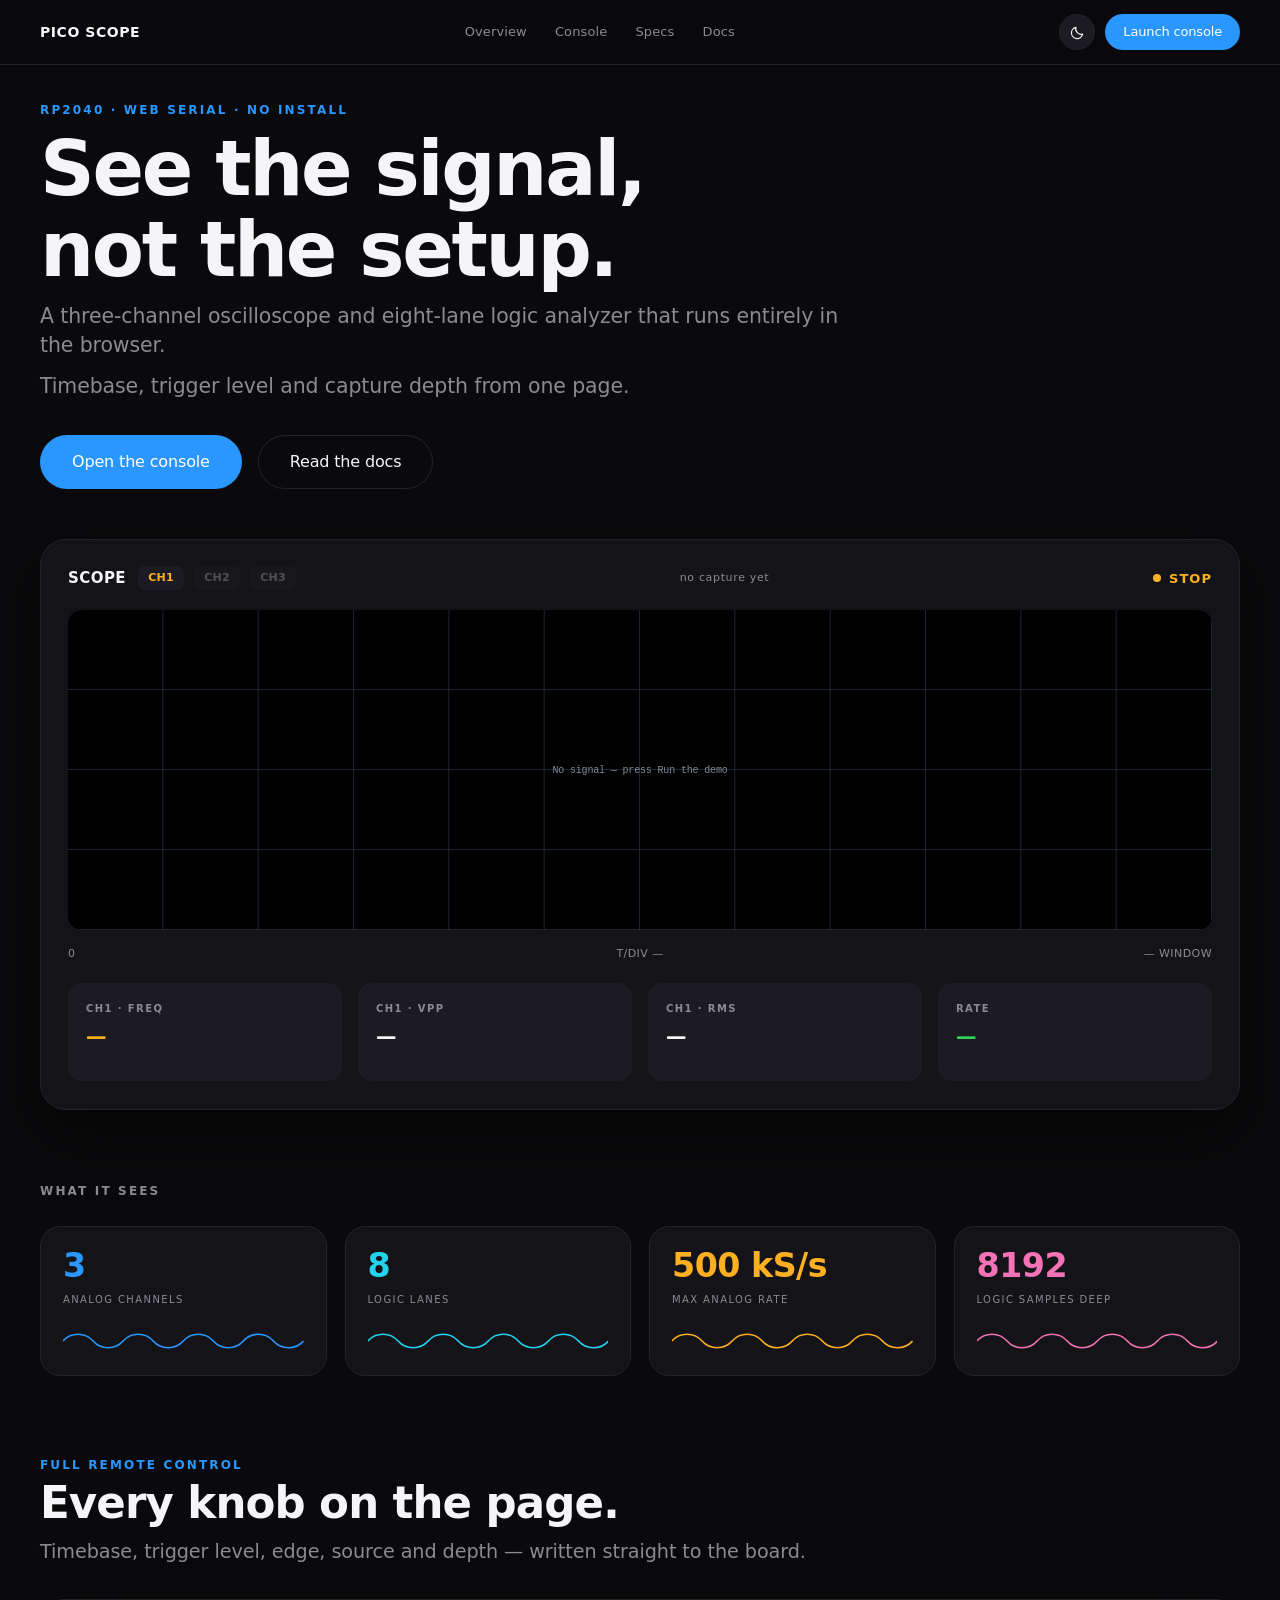
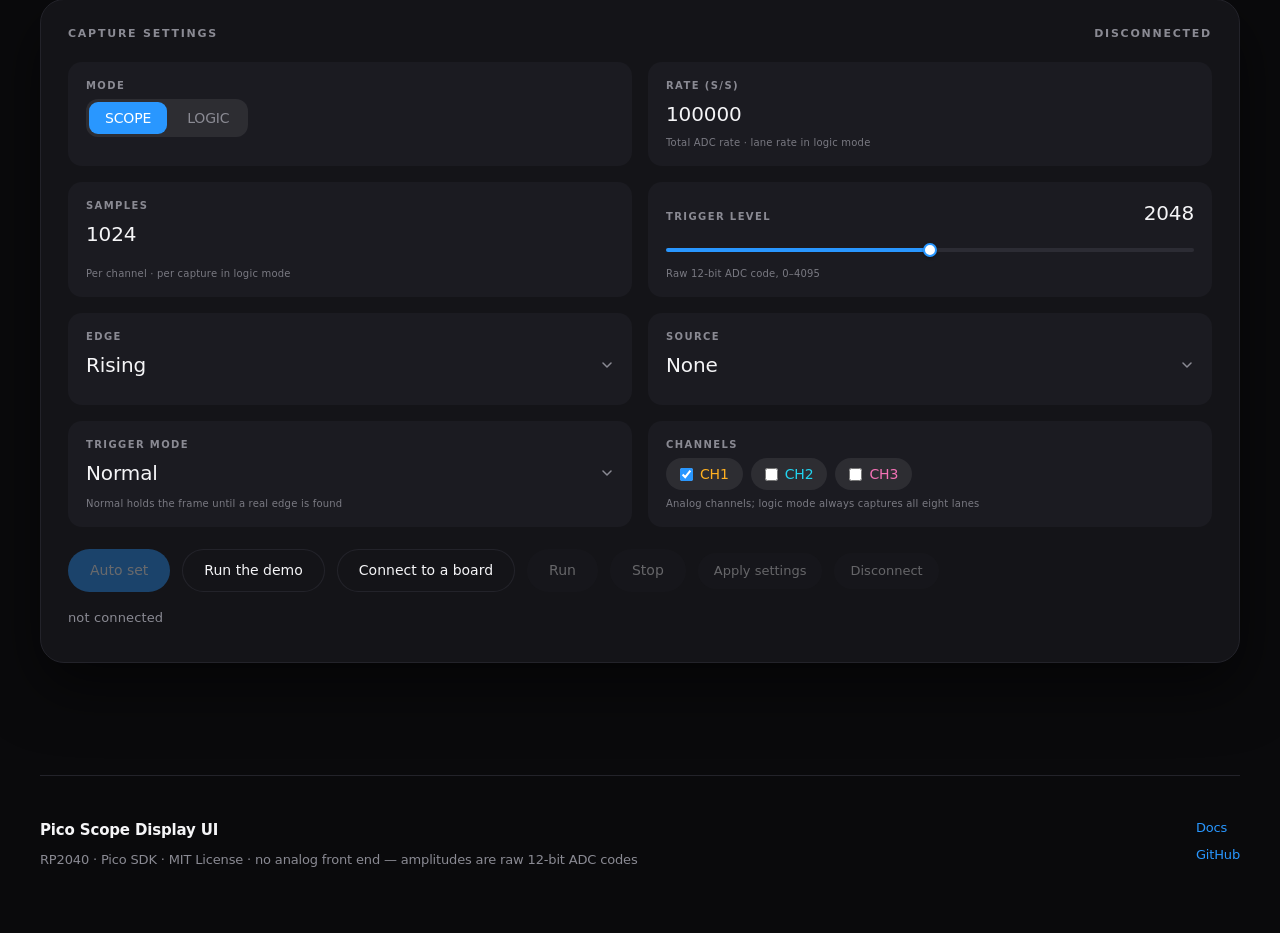
==== commit b257f414: "feat(web): auto set — measure a frame, rewrite the timebase and trigger level The firmware has no au" ====
--- a/web/index.html
+++ b/web/index.html
@@ -263,7 +263,8 @@
       </div>
 
       <div class="panel-actions">
-        <button class="pill pill--accent" type="button" id="btn-demo">Run the demo</button>
+        <button class="pill pill--accent" type="button" id="btn-autoset" disabled>Auto set</button>
+        <button class="pill pill--ghost" type="button" id="btn-demo">Run the demo</button>
         <button class="pill pill--ghost" type="button" id="btn-connect">Connect to a board</button>
         <button class="pill" type="button" id="btn-run" disabled>Run</button>
         <button class="pill" type="button" id="btn-stop" disabled>Stop</button>
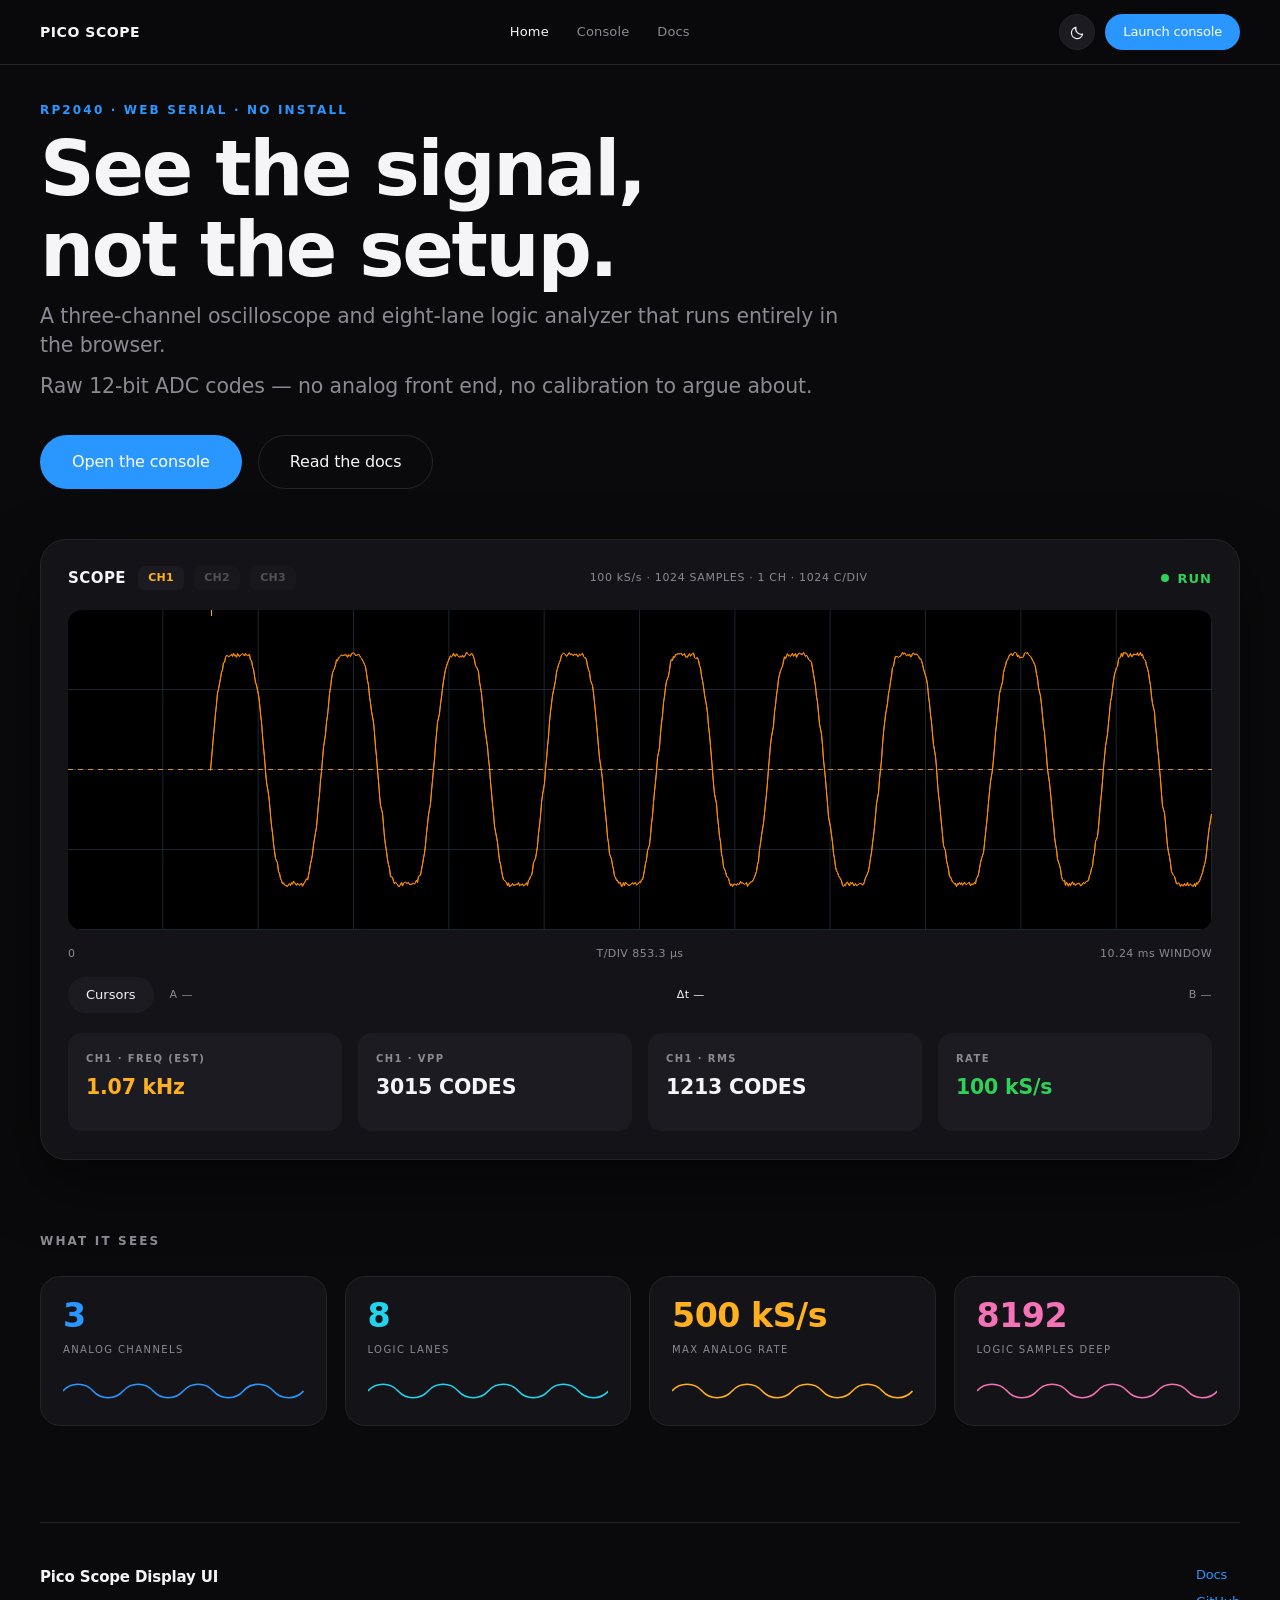
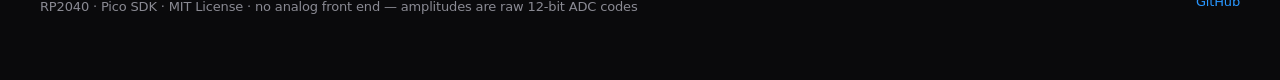
==== commit 4c28401c: "feat(web): split the site into Home, Console and Docs The single scrolling page mixed a landing surf" ====
--- a/web/index.html
+++ b/web/index.html
@@ -1,10 +1,10 @@
-<!DOCTYPE html>
+<!doctype html>
 <html lang="en" data-theme="dark">
 <head>
 <meta charset="utf-8">
 <meta name="viewport" content="width=device-width, initial-scale=1">
 <title>Pico Scope — browser oscilloscope &amp; logic analyzer</title>
-<meta name="description" content="Control an RP2040 scope from the browser: three analog channels, eight logic lanes, trigger level and timing. No install, no analog front end — amplitudes are raw 12-bit ADC codes.">
+<meta name="description" content="A three-channel oscilloscope and eight-lane logic analyzer driven entirely from the browser over USB serial. Raw 12-bit ADC codes.">
 <meta name="color-scheme" content="dark light">
 <link rel="icon" href="data:image/svg+xml,%3Csvg%20xmlns='http://www.w3.org/2000/svg'%20viewBox='0%200%2032%2032'%3E%3Crect%20width='32'%20height='32'%20rx='7'%20fill='%230a0a0c'/%3E%3Cpath%20d='M4%2020c3-11%206-11%209%200s6%2011%209%200'%20fill='none'%20stroke='%232997ff'%20stroke-width='2.4'%20stroke-linecap='round'/%3E%3C/svg%3E">
 <link rel="stylesheet" href="css/scope.css">
@@ -13,90 +13,73 @@
 
 <a class="skip-link" href="#stage">Skip to the plot</a>
 
-<!-- ---------- Nav ---------- -->
 <header class="nav">
   <div class="nav-inner">
-    <span class="wordmark">PICO SCOPE</span>
-
-    <nav class="nav-links" aria-label="Sections">
-      <a class="nav-link" href="#stage">Overview</a>
-      <a class="nav-link" href="#console">Console</a>
-      <a class="nav-link" href="#specs">Specs</a>
-      <a class="nav-link" href="https://github.com/wedsamuel1230/pico-scope-display-ui#readme">Docs</a>
+    <a class="wordmark" href="index.html">PICO SCOPE</a>
+    <nav class="nav-links" aria-label="Primary">
+      <a class="nav-link" href="index.html" aria-current="page">Home</a>
+      <a class="nav-link" href="console.html">Console</a>
+      <a class="nav-link" href="docs.html">Docs</a>
     </nav>
-
     <div class="nav-actions">
-      <button class="theme-btn" id="btn-theme" type="button"
-              aria-label="Switch to light theme" title="Switch theme">
-        <span id="btn-theme-icon" aria-hidden="true">
-          <svg class="i-moon" width="15" height="15" viewBox="0 0 16 16" fill="none">
-            <path d="M13.4 9.7A5.8 5.8 0 0 1 6.3 2.6 6 6 0 1 0 13.4 9.7Z"
-                  stroke="currentColor" stroke-width="1.3" stroke-linejoin="round"/>
-          </svg>
-          <svg class="i-sun" width="15" height="15" viewBox="0 0 16 16" fill="none"
-               stroke="currentColor" stroke-width="1.3" stroke-linecap="round">
-            <circle cx="8" cy="8" r="3.1"/>
-            <path d="M8 1v1.6M8 13.4V15M1 8h1.6M13.4 8H15M3.1 3.1l1.1 1.1M11.8 11.8l1.1 1.1M12.9 3.1l-1.1 1.1M4.2 11.8l-1.1 1.1"/>
-          </svg>
+      <button class="theme-btn" id="btn-theme" type="button" aria-label="Switch to light theme" title="Switch theme">
+        <span id="btn-theme-icon">
+          <svg class="i-moon" width="15" height="15" viewBox="0 0 16 16" fill="none" aria-hidden="true"><path d="M13.4 9.7A5.8 5.8 0 0 1 6.3 2.6 6 6 0 1 0 13.4 9.7Z" stroke="currentColor" stroke-width="1.3" stroke-linejoin="round"/></svg>
+          <svg class="i-sun" width="15" height="15" viewBox="0 0 16 16" fill="none" stroke="currentColor" stroke-width="1.3" stroke-linecap="round" aria-hidden="true"><circle cx="8" cy="8" r="3.1"/><path d="M8 1v1.6M8 13.4V15M1 8h1.6M13.4 8H15M3.1 3.1l1.1 1.1M11.8 11.8l1.1 1.1M12.9 3.1l-1.1 1.1M4.2 11.8l-1.1 1.1"/></svg>
         </span>
       </button>
-      <a class="pill pill--accent pill--xs" href="#console">Launch console</a>
+      <a class="pill pill--accent pill--xs" href="console.html">Launch console</a>
     </div>
   </div>
 </header>
 
-<!-- ---------- Hero ---------- -->
 <section class="hero">
   <div class="wrap">
     <p class="eyebrow">RP2040 · WEB SERIAL · NO INSTALL</p>
-
-    <h1 class="hero-title">
-      <span>See the signal,</span>
-      <span>not the setup.</span>
-    </h1>
-
+    <h1 class="hero-title"><span>See the signal,</span><span>not the setup.</span></h1>
     <p class="hero-sub">A three-channel oscilloscope and eight-lane logic analyzer that runs entirely in the browser.</p>
-    <p class="hero-sub">Timebase, trigger level and capture depth from one page.</p>
-
+    <p class="hero-sub">Raw 12-bit ADC codes — no analog front end, no calibration to argue about.</p>
     <div class="hero-actions">
-      <a class="pill pill--accent pill--lg" href="#console">Open the console</a>
-      <a class="pill pill--ghost pill--lg"
-         href="https://github.com/wedsamuel1230/pico-scope-display-ui#readme">Read the docs</a>
+      <a class="pill pill--accent pill--lg" href="console.html">Open the console</a>
+      <a class="pill pill--ghost pill--lg" href="docs.html">Read the docs</a>
     </div>
   </div>
 </section>
 
 <main class="sheet">
 
-  <!-- ---------- The plot card ---------- -->
   <section class="section section--stage" id="stage">
     <h2 class="visually-hidden">Live capture</h2>
-
-    <div class="plot-card">
-
+    <div class="plot-card" data-autoplay="demo">
       <div class="plot-head">
         <div class="plot-brand">
           <span class="plot-mode" id="hdr-mode">SCOPE</span>
           <span class="chips" id="hdr-badges"></span>
         </div>
-
         <p class="plot-meta" id="plot-meta">no capture yet</p>
-
         <p class="plot-run" id="plot-run">
-          <span class="plot-dot" aria-hidden="true"></span>
-          <span id="plot-run-text">STOP</span>
+          <span class="plot-dot"></span><span id="plot-run-text">STOP</span>
         </p>
       </div>
 
       <div class="plot-scroll">
         <canvas class="plot-canvas" id="scope-canvas" width="1144" height="320" role="img"
-                aria-label="Live capture plot: up to three analog channels over a twelve-division time base, or eight stacked logic lanes. Amplitudes are raw 12-bit ADC codes, listed beneath the plot."></canvas>
+          aria-label="Live capture plot: a twelve-division time base with three analog channels and eight stacked logic lanes, drawn in raw 12-bit ADC codes."></canvas>
       </div>
 
       <div class="plot-axis">
         <span class="axis-origin">0</span>
         <span class="axis-tdiv" id="plot-tdiv">T/DIV —</span>
         <span class="axis-window" id="plot-window">— WINDOW</span>
+      </div>
+
+      <div class="plot-tools">
+        <button class="pill pill--xs" id="btn-cursors" type="button" aria-pressed="false">Cursors</button>
+        <p class="plot-cursors" id="plot-cursors">
+          <span class="cursor-read" id="cursor-a">A —</span>
+          <span class="cursor-delta" id="cursor-delta">Δt —</span>
+          <span class="cursor-read" id="cursor-b">B —</span>
+        </p>
       </div>
 
       <div class="plot-tiles">
@@ -117,169 +100,38 @@
           <span class="cell-value" id="m-rate">—</span>
         </div>
       </div>
-
     </div>
   </section>
 
-  <!-- ---------- Metrics ---------- -->
   <section class="section section--metrics" id="specs">
     <h2 class="visually-hidden">By the numbers</h2>
     <p class="eyebrow eyebrow--sub">WHAT IT SEES</p>
-
     <div class="metrics">
       <div class="metric">
         <span class="metric-value tone-accent">3</span>
         <span class="metric-label">ANALOG CHANNELS</span>
-        <svg class="spark tone-accent" viewBox="0 0 240 24" preserveAspectRatio="none" aria-hidden="true">
-          <path d="M0 12 C 8 3 22 3 30 12 S 52 21 60 12 S 82 3 90 12 S 112 21 120 12 S 142 3 150 12 S 172 21 180 12 S 202 3 210 12 S 232 21 240 12"
-                fill="none" stroke="currentColor" stroke-width="1.6"/>
-        </svg>
+        <svg class="spark tone-accent" viewBox="0 0 240 24" preserveAspectRatio="none" aria-hidden="true"><path d="M0 12 C 8 3 22 3 30 12 S 52 21 60 12 S 82 3 90 12 S 112 21 120 12 S 142 3 150 12 S 172 21 180 12 S 202 3 210 12 S 232 21 240 12" fill="none" stroke="currentColor" stroke-width="1.6"/></svg>
       </div>
-
       <div class="metric">
         <span class="metric-value tone-cyan">8</span>
         <span class="metric-label">LOGIC LANES</span>
-        <svg class="spark tone-cyan" viewBox="0 0 240 24" preserveAspectRatio="none" aria-hidden="true">
-          <path d="M0 12 C 8 3 22 3 30 12 S 52 21 60 12 S 82 3 90 12 S 112 21 120 12 S 142 3 150 12 S 172 21 180 12 S 202 3 210 12 S 232 21 240 12"
-                fill="none" stroke="currentColor" stroke-width="1.6"/>
-        </svg>
+        <svg class="spark tone-cyan" viewBox="0 0 240 24" preserveAspectRatio="none" aria-hidden="true"><path d="M0 12 C 8 3 22 3 30 12 S 52 21 60 12 S 82 3 90 12 S 112 21 120 12 S 142 3 150 12 S 172 21 180 12 S 202 3 210 12 S 232 21 240 12" fill="none" stroke="currentColor" stroke-width="1.6"/></svg>
       </div>
-
       <div class="metric">
         <span class="metric-value tone-amber">500 kS/s</span>
         <span class="metric-label">MAX ANALOG RATE</span>
-        <svg class="spark tone-amber" viewBox="0 0 240 24" preserveAspectRatio="none" aria-hidden="true">
-          <path d="M0 12 C 8 3 22 3 30 12 S 52 21 60 12 S 82 3 90 12 S 112 21 120 12 S 142 3 150 12 S 172 21 180 12 S 202 3 210 12 S 232 21 240 12"
-                fill="none" stroke="currentColor" stroke-width="1.6"/>
-        </svg>
+        <svg class="spark tone-amber" viewBox="0 0 240 24" preserveAspectRatio="none" aria-hidden="true"><path d="M0 12 C 8 3 22 3 30 12 S 52 21 60 12 S 82 3 90 12 S 112 21 120 12 S 142 3 150 12 S 172 21 180 12 S 202 3 210 12 S 232 21 240 12" fill="none" stroke="currentColor" stroke-width="1.6"/></svg>
       </div>
-
       <div class="metric">
         <span class="metric-value tone-magenta">8192</span>
         <span class="metric-label">LOGIC SAMPLES DEEP</span>
-        <svg class="spark tone-magenta" viewBox="0 0 240 24" preserveAspectRatio="none" aria-hidden="true">
-          <path d="M0 12 C 8 3 22 3 30 12 S 52 21 60 12 S 82 3 90 12 S 112 21 120 12 S 142 3 150 12 S 172 21 180 12 S 202 3 210 12 S 232 21 240 12"
-                fill="none" stroke="currentColor" stroke-width="1.6"/>
-        </svg>
+        <svg class="spark tone-magenta" viewBox="0 0 240 24" preserveAspectRatio="none" aria-hidden="true"><path d="M0 12 C 8 3 22 3 30 12 S 52 21 60 12 S 82 3 90 12 S 112 21 120 12 S 142 3 150 12 S 172 21 180 12 S 202 3 210 12 S 232 21 240 12" fill="none" stroke="currentColor" stroke-width="1.6"/></svg>
       </div>
     </div>
   </section>
 
-  <!-- ---------- Controls ---------- -->
-  <section class="section section--console" id="console">
-    <p class="eyebrow">FULL REMOTE CONTROL</p>
-    <h2 class="h2">Every knob on the page.</h2>
-    <p class="section-sub">Timebase, trigger level, edge, source and depth — written straight to the board.</p>
-
-    <form class="panel" id="ctl-panel" onsubmit="return false" aria-labelledby="panel-title">
-
-      <div class="panel-head">
-        <h3 class="panel-title" id="panel-title">CAPTURE SETTINGS</h3>
-        <span class="panel-state" id="panel-state">DISCONNECTED</span>
-      </div>
-
-      <div class="cells">
-        <div class="cell">
-          <span class="cell-label" id="lbl-mode">MODE</span>
-          <div class="seg" role="radiogroup" aria-labelledby="lbl-mode">
-            <label class="seg-item">
-              <input type="radio" name="mode" id="mode-scope" value="scope" checked>
-              <span>SCOPE</span>
-            </label>
-            <label class="seg-item">
-              <input type="radio" name="mode" id="mode-logic" value="logic">
-              <span>LOGIC</span>
-            </label>
-          </div>
-        </div>
-
-        <div class="cell">
-          <label class="cell-label" for="cfg-rate">RATE (S/s)</label>
-          <input class="cell-input" type="number" id="cfg-rate" min="1000" max="500000"
-                 step="1000" inputmode="numeric" aria-describedby="rate-note">
-          <p class="cell-note" id="rate-note">Total ADC rate · lane rate in logic mode</p>
-        </div>
-
-        <div class="cell">
-          <label class="cell-label" for="cfg-count">SAMPLES</label>
-          <input class="cell-input" type="number" id="cfg-count" min="64" max="2048"
-                 step="1" inputmode="numeric" aria-describedby="count-note">
-          <p class="cell-note" id="count-note">Per channel · per capture in logic mode</p>
-        </div>
-
-        <div class="cell" id="cell-trig-level">
-          <div class="cell-row">
-            <label class="cell-label" for="cfg-trig-level">TRIGGER LEVEL</label>
-            <output class="cell-output" id="trig-level-out" for="cfg-trig-level">2048</output>
-          </div>
-          <input class="range" type="range" id="cfg-trig-level" min="0" max="4095" step="1"
-                 value="2048" aria-describedby="trig-level-note">
-          <p class="cell-note" id="trig-level-note">Raw 12-bit ADC code, 0–4095</p>
-          <p class="visually-hidden" id="trig-level-na">Ignored in logic mode: the source lane triggers on edges.</p>
-        </div>
-
-        <div class="cell">
-          <label class="cell-label" for="trig-edge">EDGE</label>
-          <select class="cell-input" id="trig-edge">
-            <option value="rising">Rising</option>
-            <option value="falling">Falling</option>
-          </select>
-        </div>
-
-        <div class="cell">
-          <label class="cell-label" for="trig-channel">SOURCE</label>
-          <select class="cell-input" id="trig-channel"></select>
-        </div>
-      </div>
-
-      <div class="cells">
-        <div class="cell">
-          <label class="cell-label" for="trig-mode">TRIGGER MODE</label>
-          <select class="cell-input" id="trig-mode">
-            <option value="auto">Auto</option>
-            <option value="normal" selected>Normal</option>
-          </select>
-          <p class="cell-note">Normal holds the frame until a real edge is found</p>
-        </div>
-
-        <div class="cell" id="ctl-channels">
-          <span class="cell-label" id="lbl-channels">CHANNELS</span>
-          <div class="choices" role="group" aria-labelledby="lbl-channels">
-            <label class="choice ch1">
-              <input type="checkbox" id="ch1" checked>
-              <span>CH1</span>
-            </label>
-            <label class="choice ch2">
-              <input type="checkbox" id="ch2">
-              <span>CH2</span>
-            </label>
-            <label class="choice ch3">
-              <input type="checkbox" id="ch3">
-              <span>CH3</span>
-            </label>
-          </div>
-          <p class="cell-note">Analog channels; logic mode always captures all eight lanes</p>
-        </div>
-      </div>
-
-      <div class="panel-actions">
-        <button class="pill pill--accent" type="button" id="btn-autoset" disabled>Auto set</button>
-        <button class="pill pill--ghost" type="button" id="btn-demo">Run the demo</button>
-        <button class="pill pill--ghost" type="button" id="btn-connect">Connect to a board</button>
-        <button class="pill" type="button" id="btn-run" disabled>Run</button>
-        <button class="pill" type="button" id="btn-stop" disabled>Stop</button>
-        <button class="pill pill--sm" type="button" id="btn-apply" disabled>Apply settings</button>
-        <button class="pill pill--sm" type="button" id="btn-disconnect" disabled>Disconnect</button>
-      </div>
-
-      <p class="status" id="status" role="status">not connected</p>
-      <p class="caps" id="caps-line"></p>
-    </form>
-  </section>
-
 </main>
 
-<!-- ---------- Footer ---------- -->
 <footer class="footer">
   <div class="wrap">
     <div class="footer-inner">
@@ -288,7 +140,7 @@
         <p>RP2040 · Pico SDK · MIT License · no analog front end — amplitudes are raw 12-bit ADC codes</p>
       </div>
       <div class="footer-links">
-        <a href="https://github.com/wedsamuel1230/pico-scope-display-ui#readme">Docs</a>
+        <a href="docs.html">Docs</a>
         <a href="https://github.com/wedsamuel1230/pico-scope-display-ui">GitHub</a>
       </div>
     </div>
--- a/web/css/scope.css
+++ b/web/css/scope.css
@@ -406,7 +406,13 @@
   aspect-ratio: 1144 / 320;
   border-radius: 14px;
   background: var(--plot-bg);
-}
+  /* pan-x keeps the horizontal swipe that scrolls .plot-scroll on a phone
+     while still handing us the vertical drag that moves the level rule */
+  touch-action: pan-x;
+}
+
+.plot-canvas.is-cursors { touch-action: none; cursor: crosshair; }
+.plot-canvas.is-level { cursor: ns-resize; }
 
 .plot-axis {
   margin-top: 16px;
@@ -423,6 +429,33 @@
 .axis-origin { justify-self: start; }
 .axis-tdiv { justify-self: center; }
 .axis-window { justify-self: end; }
+
+.plot-tools {
+  margin-top: 14px;
+  display: flex;
+  align-items: center;
+  flex-wrap: wrap;
+  gap: 10px 16px;
+}
+
+.plot-cursors {
+  flex: 1 1 260px;
+  min-width: 0;
+  display: grid;
+  grid-template-columns: 1fr auto 1fr;
+  align-items: baseline;
+  gap: 8px;
+  font-size: 11px;
+  font-weight: 500;
+  letter-spacing: 0.04em;
+  color: var(--sub);
+  font-variant-numeric: tabular-nums;
+  overflow-wrap: anywhere;
+}
+.cursor-read { justify-self: start; }
+.cursor-read:last-child { justify-self: end; }
+.cursor-delta { justify-self: center; color: var(--ink); }
+.plot-cursors.is-live .cursor-delta { color: var(--accent); }
 
 .plot-tiles {
   margin-top: 20px;
@@ -876,3 +909,163 @@
     transition: none !important;
   }
 }
+
+/* ------------------------------------------------------------------ */
+/* Nav — current page, wordmark as a link                             */
+/* ------------------------------------------------------------------ */
+.nav-link[aria-current="page"] { color: var(--ink); }
+a.wordmark { color: var(--ink); }
+a.wordmark:hover { color: var(--ink); text-decoration: none; }
+
+/* ------------------------------------------------------------------ */
+/* Page intros                                                        */
+/* ------------------------------------------------------------------ */
+.section--intro { padding: 56px 0 8px; }
+
+/* ------------------------------------------------------------------ */
+/* Console — grouped form sections                                    */
+/* ------------------------------------------------------------------ */
+.panel-group + .panel-group {
+  margin-top: 22px;
+  padding-top: 22px;
+  border-top: 1px solid var(--line);
+}
+.group-title {
+  margin-bottom: 14px;
+  font-size: 11px;
+  font-weight: 700;
+  letter-spacing: 0.18em;
+  text-transform: uppercase;
+  color: var(--sub);
+}
+
+/* ------------------------------------------------------------------ */
+/* Docs — quick start                                                 */
+/* ------------------------------------------------------------------ */
+.steps {
+  display: grid;
+  grid-template-columns: repeat(auto-fit, minmax(260px, 1fr));
+  gap: 18px;
+  margin-top: 22px;
+}
+.step {
+  padding: 22px 22px 24px;
+  border: 1px solid var(--line);
+  border-radius: 18px;
+  background: var(--card);
+}
+.step-num {
+  font-size: 12px;
+  font-weight: 700;
+  letter-spacing: 0.18em;
+  color: var(--accent);
+}
+.step-title {
+  margin-top: 8px;
+  font-size: 15px;
+  font-weight: 700;
+  letter-spacing: 0.14em;
+  text-transform: uppercase;
+}
+.step p {
+  margin-top: 10px;
+  font-size: 14px;
+  line-height: 1.5;
+  color: var(--sub);
+}
+
+/* ------------------------------------------------------------------ */
+/* Docs — cards, tables, frame diagram, code                          */
+/* ------------------------------------------------------------------ */
+.doc-card {
+  margin-top: 22px;
+  padding: 26px 28px 30px;
+  border: 1px solid var(--line);
+  border-radius: 20px;
+  background: var(--card);
+}
+.doc-grid {
+  display: grid;
+  grid-template-columns: repeat(auto-fit, minmax(320px, 1fr));
+  gap: 32px;
+}
+.doc-title {
+  font-size: 12px;
+  font-weight: 700;
+  letter-spacing: 0.16em;
+  text-transform: uppercase;
+}
+.doc-note {
+  margin-top: 8px;
+  font-size: 13px;
+  line-height: 1.5;
+  color: var(--sub);
+}
+.doc-table {
+  width: 100%;
+  margin-top: 14px;
+  border-collapse: collapse;
+  font-size: 13px;
+}
+.doc-table th {
+  padding: 0 12px 8px 0;
+  border-bottom: 1px solid var(--line);
+  font-size: 11px;
+  font-weight: 700;
+  letter-spacing: 0.14em;
+  text-align: left;
+  text-transform: uppercase;
+  color: var(--sub);
+}
+.doc-table td {
+  padding: 11px 12px 11px 0;
+  border-bottom: 1px solid color-mix(in srgb, var(--line) 70%, transparent);
+}
+.doc-table tr:last-child td { border-bottom: 0; }
+.doc-table td:last-child { padding-right: 0; }
+.doc-table--wide { margin-top: 18px; }
+.doc-table--wide td:nth-child(2) { color: var(--sub); }
+
+.frame-diagram {
+  display: flex;
+  gap: 4px;
+  margin-top: 14px;
+  padding: 14px;
+  border-radius: 14px;
+  background: var(--card-2);
+}
+.frame-field {
+  flex: 1;
+  display: flex;
+  flex-direction: column;
+  gap: 4px;
+  padding: 10px 12px;
+  border: 1px solid var(--line);
+  border-radius: 8px;
+}
+.frame-field--wide { flex: 6; }
+.frame-field b {
+  font-size: 12px;
+  font-weight: 700;
+  letter-spacing: 0.06em;
+}
+.frame-field i {
+  font-style: normal;
+  font-size: 11px;
+  color: var(--sub);
+}
+
+.code-block {
+  margin: 16px 0 0;
+  padding: 18px 20px;
+  border-radius: 12px;
+  background: var(--card-2);
+  overflow-x: auto;
+}
+.code-block code {
+  font-family: ui-monospace, SFMono-Regular, "SF Mono", Menlo, monospace;
+  font-size: 13px;
+  line-height: 1.75;
+  white-space: pre;
+  color: var(--ink);
+}
